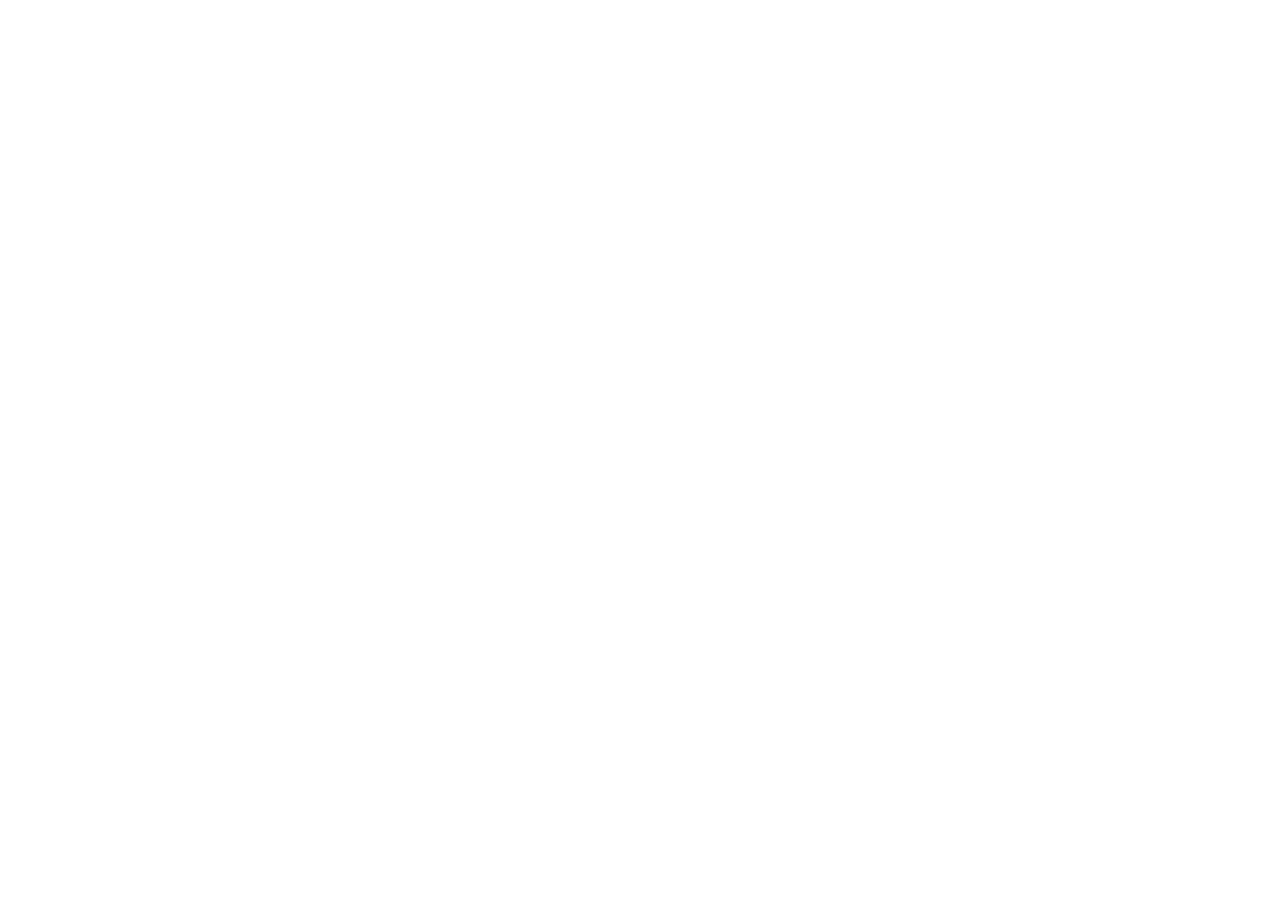
==== index.html @ 9ee7eb86 "init project" ====
<!DOCTYPE html>
<html lang="en">
<head>
    <meta charset="UTF-8">
    <meta http-equiv="X-UA-Compatible" content="IE=edge">
    <meta name="viewport" content="width=device-width, initial-scale=1.0">
    <title>Document</title>
</head>
<body>
    
</body>
</html>
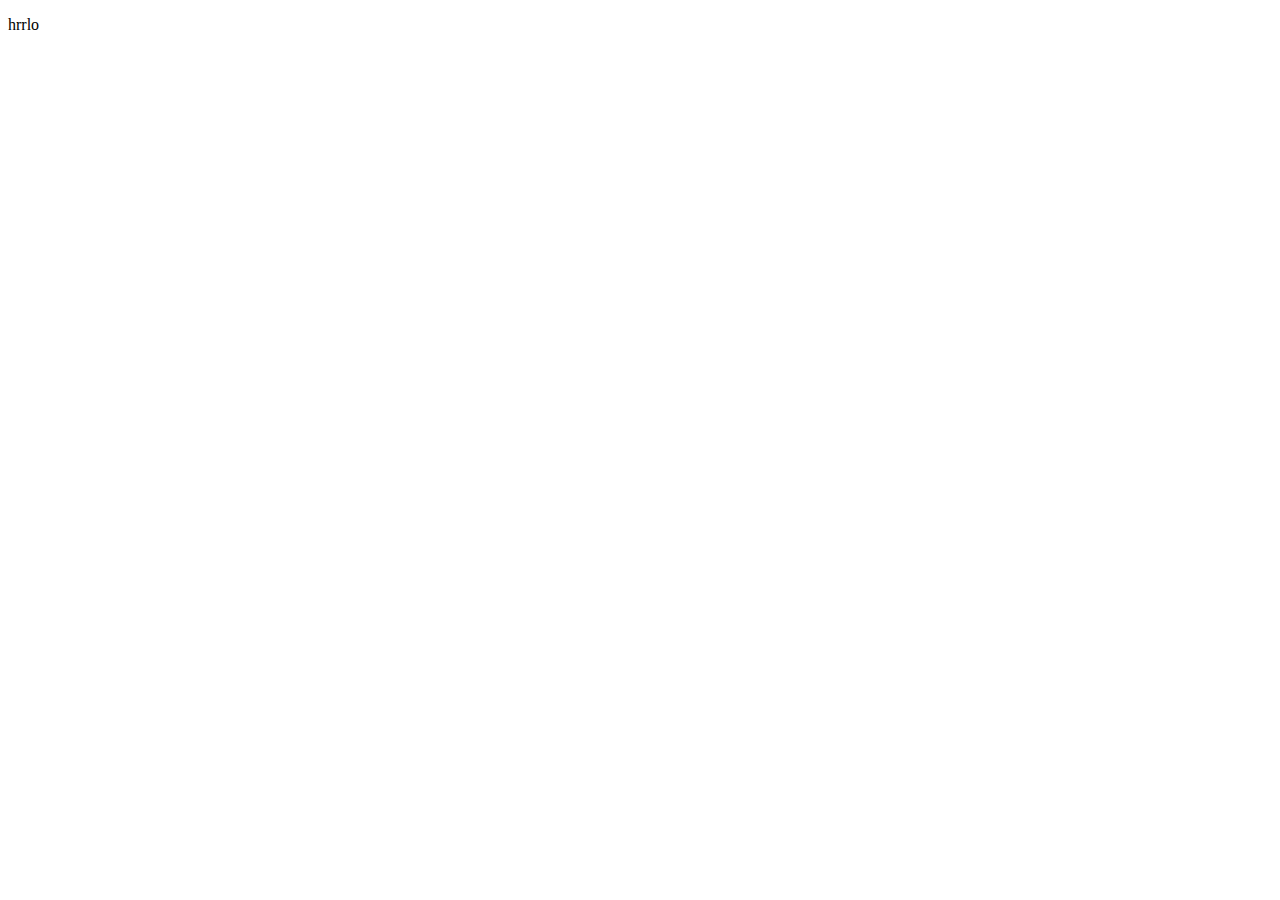
==== commit 007d28e2: "完成了登录和注册功能的开发" ====
--- a/index.html
+++ b/index.html
@@ -7,6 +7,6 @@
     <title>Document</title>
 </head>
 <body>
-    
+    <p>hrrlo</p>
 </body>
 </html>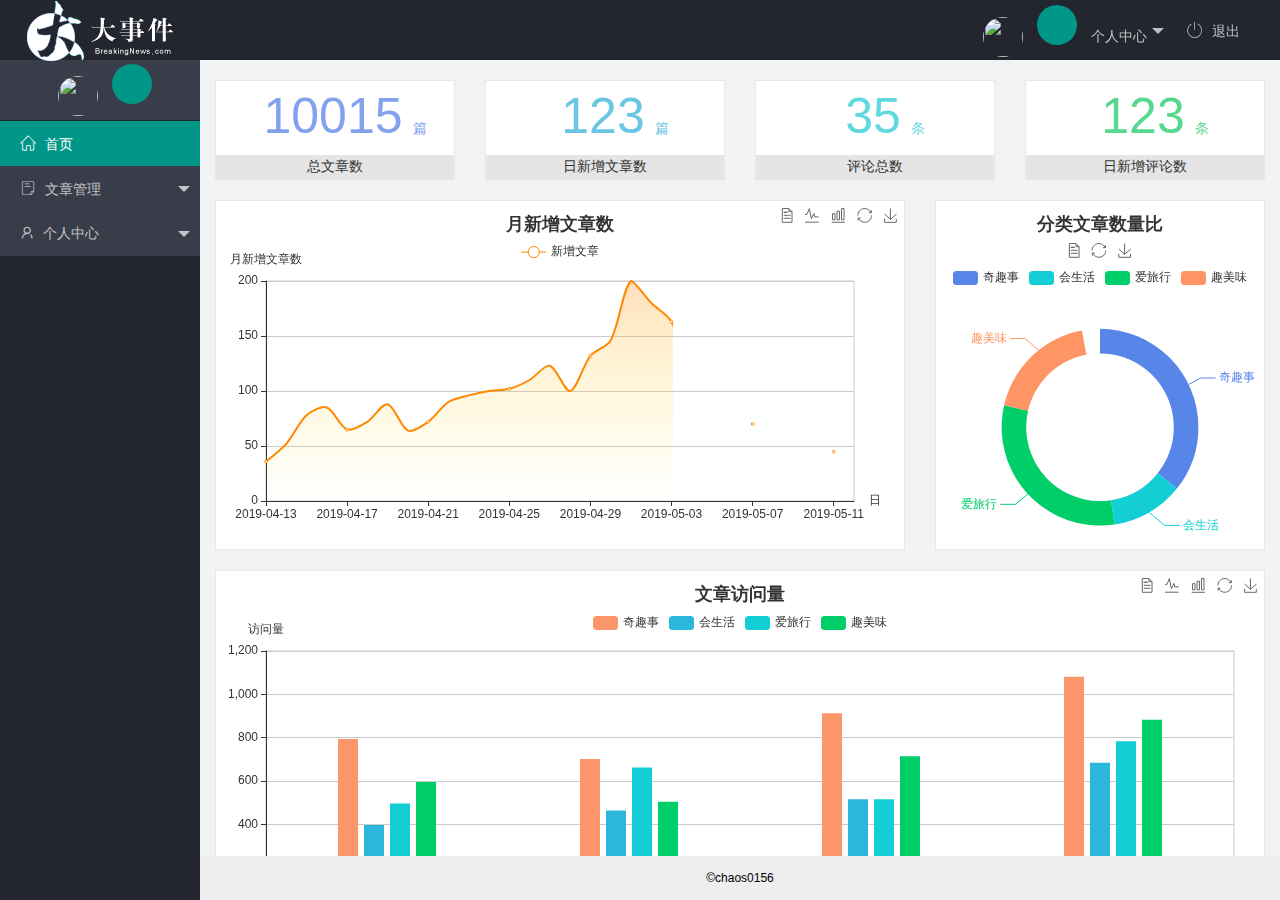
==== commit 3a773ee2: "完成了主页功能的开发" ====
--- a/index.html
+++ b/index.html
@@ -1,12 +1,112 @@
 <!DOCTYPE html>
 <html lang="en">
+
 <head>
     <meta charset="UTF-8">
     <meta http-equiv="X-UA-Compatible" content="IE=edge">
     <meta name="viewport" content="width=device-width, initial-scale=1.0">
-    <title>Document</title>
+    <title>后台管理主页</title>
+    <!-- 导入layui的样式表 -->
+    <link rel="stylesheet" href="./assets/lib/layui/css/layui.css" />
+    <!-- 导入自定义的样式表 -->
+    <link rel="stylesheet" href="./assets/css/index.css" />
+    <!-- 导入图标字体库 -->
+    <link rel="stylesheet" href="./assets/fonts/iconfont.css">
 </head>
+
 <body>
-    <p>hrrlo</p>
+    <div class="layui-layout layui-layout-admin">
+        <div class="layui-header">
+            <div class="layui-logo layui-hide-xs layui-bg-black">
+                <img src="./assets/images/logo.png" />
+            </div>
+            <!-- 头部区域（可配合layui 已有的水平导航） -->
+            <ul class="layui-nav layui-layout-left">
+                <!-- 移动端显示 -->
+                <li class="layui-nav-item layui-show-xs-inline-block layui-hide-sm" lay-header-event="menuLeft">
+                    <i class="layui-icon layui-icon-spread-left"></i>
+                </li>
+            </ul>
+            <ul class="layui-nav layui-layout-right">
+                <li class="layui-nav-item layui-hide layui-show-md-inline-block">
+                    <a href="javascript:;" class="info">
+                        <img src="//tva1.sinaimg.cn/crop.0.0.118.118.180/5db11ff4gw1e77d3nqrv8j203b03cweg.jpg"
+                            class="layui-nav-img">
+                        <span class="text-avatar"></span>
+                        个人中心
+                    </a>
+                    <dl class="layui-nav-child">
+                        <dd><a href="">基本资料</a></dd>
+                        <dd><a href="">更换头像</a></dd>
+                        <dd><a href="">重置密码</a></dd>
+                    </dl>
+                </li>
+                <li class="layui-nav-item" lay-header-event="menuRight" lay-unselect>
+                    <a href="javascript:;" id='out'>
+                        <i class="iconfont icon-tuichu"></i>
+                        退出
+                    </a>
+                </li>
+            </ul>
+        </div>
+
+        <div class="layui-side layui-bg-black">
+            <div class="layui-side-scroll">
+                <div class="info">
+                    <img src="//tva1.sinaimg.cn/crop.0.0.118.118.180/5db11ff4gw1e77d3nqrv8j203b03cweg.jpg"
+                        class="layui-nav-img">
+                    <span class="text-avatar"></span>
+                    <span id='welcome'></span>
+                </div>
+                <!-- 左侧导航区域（可配合layui已有的垂直导航） -->
+                <ul class="layui-nav layui-nav-tree" lay-shrink="all" lay-filter="test">
+                    <li class="layui-nav-item layui-this"><a href="./home/dashboard.html" target="fm">
+                            <i class="iconfont icon-home"></i>
+                            首页</a></li>
+                    <li class="layui-nav-item">
+                        <a class="" href="javascript:;">
+                            <i class="iconfont icon-16"></i>
+                            文章管理</a>
+                        <dl class="layui-nav-child">
+                            <dd><a href="javascript:;">
+                                    <i class="layui-icon layui-icon-app"></i>文章类别</a></dd>
+                            <dd><a href="javascript:;">
+                                    <i class="layui-icon layui-icon-app"></i>文章列表</a></dd>
+                            <dd><a href="javascript:;">
+                                    <i class="layui-icon layui-icon-app"></i>发布文章</a></dd>
+                        </dl>
+                    </li>
+                    <li class="layui-nav-item">
+                        <a href="javascript:;">
+                            <i class="layui-icon layui-icon-username"></i> 个人中心</a>
+                        <dl class="layui-nav-child">
+                            <dd><a href="javascript:;">
+                                    <i class="layui-icon layui-icon-app"></i>基本资料</a></dd>
+                            <dd><a href="javascript:;">
+                                    <i class="layui-icon layui-icon-app"></i>更换头像</a></dd>
+                            <dd><a href="javascript:;">
+                                    <i class="layui-icon layui-icon-app"></i>重置密码</a></dd>
+                        </dl>
+                    </li>
+
+                </ul>
+            </div>
+        </div>
+
+        <div class="layui-body">
+            <!-- 内容主体区域 -->
+            <iframe name='fm' src="/home/dashboard.html" frameborder="0"></iframe>
+        </div>
+
+        <div class="layui-footer">
+            <!-- 底部固定区域 -->
+            &copy;chaos0156
+        </div>
+    </div>
+    <script src="./assets/lib/layui/layui.all.js"></script>
+    <script src="./assets/lib/jquery.js"></script>
+    <script src="./assets/js/baseAPI.js"></script>
+    <script src="./assets/js/index.js"></script>
 </body>
+
 </html>--- a/assets/lib/layui/css/layui.css
+++ b/assets/lib/layui/css/layui.css
@@ -0,0 +1,2 @@
+/** layui-v2.5.5 MIT License By https://www.layui.com */
+ .layui-inline,img{display:inline-block;vertical-align:middle}h1,h2,h3,h4,h5,h6{font-weight:400}.layui-edge,.layui-header,.layui-inline,.layui-main{position:relative}.layui-body,.layui-edge,.layui-elip{overflow:hidden}.layui-btn,.layui-edge,.layui-inline,img{vertical-align:middle}.layui-btn,.layui-disabled,.layui-icon,.layui-unselect{-moz-user-select:none;-webkit-user-select:none;-ms-user-select:none}.layui-elip,.layui-form-checkbox span,.layui-form-pane .layui-form-label{text-overflow:ellipsis;white-space:nowrap}.layui-breadcrumb,.layui-tree-btnGroup{visibility:hidden}blockquote,body,button,dd,div,dl,dt,form,h1,h2,h3,h4,h5,h6,input,li,ol,p,pre,td,textarea,th,ul{margin:0;padding:0;-webkit-tap-highlight-color:rgba(0,0,0,0)}a:active,a:hover{outline:0}img{border:none}li{list-style:none}table{border-collapse:collapse;border-spacing:0}h4,h5,h6{font-size:100%}button,input,optgroup,option,select,textarea{font-family:inherit;font-size:inherit;font-style:inherit;font-weight:inherit;outline:0}pre{white-space:pre-wrap;white-space:-moz-pre-wrap;white-space:-pre-wrap;white-space:-o-pre-wrap;word-wrap:break-word}body{line-height:24px;font:14px Helvetica Neue,Helvetica,PingFang SC,Tahoma,Arial,sans-serif}hr{height:1px;margin:10px 0;border:0;clear:both}a{color:#333;text-decoration:none}a:hover{color:#777}a cite{font-style:normal;*cursor:pointer}.layui-border-box,.layui-border-box *{box-sizing:border-box}.layui-box,.layui-box *{box-sizing:content-box}.layui-clear{clear:both;*zoom:1}.layui-clear:after{content:'\20';clear:both;*zoom:1;display:block;height:0}.layui-inline{*display:inline;*zoom:1}.layui-edge{display:inline-block;width:0;height:0;border-width:6px;border-style:dashed;border-color:transparent}.layui-edge-top{top:-4px;border-bottom-color:#999;border-bottom-style:solid}.layui-edge-right{border-left-color:#999;border-left-style:solid}.layui-edge-bottom{top:2px;border-top-color:#999;border-top-style:solid}.layui-edge-left{border-right-color:#999;border-right-style:solid}.layui-disabled,.layui-disabled:hover{color:#d2d2d2!important;cursor:not-allowed!important}.layui-circle{border-radius:100%}.layui-show{display:block!important}.layui-hide{display:none!important}@font-face{font-family:layui-icon;src:url(../font/iconfont.eot?v=250);src:url(../font/iconfont.eot?v=250#iefix) format('embedded-opentype'),url(../font/iconfont.woff2?v=250) format('woff2'),url(../font/iconfont.woff?v=250) format('woff'),url(../font/iconfont.ttf?v=250) format('truetype'),url(../font/iconfont.svg?v=250#layui-icon) format('svg')}.layui-icon{font-family:layui-icon!important;font-size:16px;font-style:normal;-webkit-font-smoothing:antialiased;-moz-osx-font-smoothing:grayscale}.layui-icon-reply-fill:before{content:"\e611"}.layui-icon-set-fill:before{content:"\e614"}.layui-icon-menu-fill:before{content:"\e60f"}.layui-icon-search:before{content:"\e615"}.layui-icon-share:before{content:"\e641"}.layui-icon-set-sm:before{content:"\e620"}.layui-icon-engine:before{content:"\e628"}.layui-icon-close:before{content:"\1006"}.layui-icon-close-fill:before{content:"\1007"}.layui-icon-chart-screen:before{content:"\e629"}.layui-icon-star:before{content:"\e600"}.layui-icon-circle-dot:before{content:"\e617"}.layui-icon-chat:before{content:"\e606"}.layui-icon-release:before{content:"\e609"}.layui-icon-list:before{content:"\e60a"}.layui-icon-chart:before{content:"\e62c"}.layui-icon-ok-circle:before{content:"\1005"}.layui-icon-layim-theme:before{content:"\e61b"}.layui-icon-table:before{content:"\e62d"}.layui-icon-right:before{content:"\e602"}.layui-icon-left:before{content:"\e603"}.layui-icon-cart-simple:before{content:"\e698"}.layui-icon-face-cry:before{content:"\e69c"}.layui-icon-face-smile:before{content:"\e6af"}.layui-icon-survey:before{content:"\e6b2"}.layui-icon-tree:before{content:"\e62e"}.layui-icon-upload-circle:before{content:"\e62f"}.layui-icon-add-circle:before{content:"\e61f"}.layui-icon-download-circle:before{content:"\e601"}.layui-icon-templeate-1:before{content:"\e630"}.layui-icon-util:before{content:"\e631"}.layui-icon-face-surprised:before{content:"\e664"}.layui-icon-edit:before{content:"\e642"}.layui-icon-speaker:before{content:"\e645"}.layui-icon-down:before{content:"\e61a"}.layui-icon-file:before{content:"\e621"}.layui-icon-layouts:before{content:"\e632"}.layui-icon-rate-half:before{content:"\e6c9"}.layui-icon-add-circle-fine:before{content:"\e608"}.layui-icon-prev-circle:before{content:"\e633"}.layui-icon-read:before{content:"\e705"}.layui-icon-404:before{content:"\e61c"}.layui-icon-carousel:before{content:"\e634"}.layui-icon-help:before{content:"\e607"}.layui-icon-code-circle:before{content:"\e635"}.layui-icon-water:before{content:"\e636"}.layui-icon-username:before{content:"\e66f"}.layui-icon-find-fill:before{content:"\e670"}.layui-icon-about:before{content:"\e60b"}.layui-icon-location:before{content:"\e715"}.layui-icon-up:before{content:"\e619"}.layui-icon-pause:before{content:"\e651"}.layui-icon-date:before{content:"\e637"}.layui-icon-layim-uploadfile:before{content:"\e61d"}.layui-icon-delete:before{content:"\e640"}.layui-icon-play:before{content:"\e652"}.layui-icon-top:before{content:"\e604"}.layui-icon-friends:before{content:"\e612"}.layui-icon-refresh-3:before{content:"\e9aa"}.layui-icon-ok:before{content:"\e605"}.layui-icon-layer:before{content:"\e638"}.layui-icon-face-smile-fine:before{content:"\e60c"}.layui-icon-dollar:before{content:"\e659"}.layui-icon-group:before{content:"\e613"}.layui-icon-layim-download:before{content:"\e61e"}.layui-icon-picture-fine:before{content:"\e60d"}.layui-icon-link:before{content:"\e64c"}.layui-icon-diamond:before{content:"\e735"}.layui-icon-log:before{content:"\e60e"}.layui-icon-rate-solid:before{content:"\e67a"}.layui-icon-fonts-del:before{content:"\e64f"}.layui-icon-unlink:before{content:"\e64d"}.layui-icon-fonts-clear:before{content:"\e639"}.layui-icon-triangle-r:before{content:"\e623"}.layui-icon-circle:before{content:"\e63f"}.layui-icon-radio:before{content:"\e643"}.layui-icon-align-center:before{content:"\e647"}.layui-icon-align-right:before{content:"\e648"}.layui-icon-align-left:before{content:"\e649"}.layui-icon-loading-1:before{content:"\e63e"}.layui-icon-return:before{content:"\e65c"}.layui-icon-fonts-strong:before{content:"\e62b"}.layui-icon-upload:before{content:"\e67c"}.layui-icon-dialogue:before{content:"\e63a"}.layui-icon-video:before{content:"\e6ed"}.layui-icon-headset:before{content:"\e6fc"}.layui-icon-cellphone-fine:before{content:"\e63b"}.layui-icon-add-1:before{content:"\e654"}.layui-icon-face-smile-b:before{content:"\e650"}.layui-icon-fonts-html:before{content:"\e64b"}.layui-icon-form:before{content:"\e63c"}.layui-icon-cart:before{content:"\e657"}.layui-icon-camera-fill:before{content:"\e65d"}.layui-icon-tabs:before{content:"\e62a"}.layui-icon-fonts-code:before{content:"\e64e"}.layui-icon-fire:before{content:"\e756"}.layui-icon-set:before{content:"\e716"}.layui-icon-fonts-u:before{content:"\e646"}.layui-icon-triangle-d:before{content:"\e625"}.layui-icon-tips:before{content:"\e702"}.layui-icon-picture:before{content:"\e64a"}.layui-icon-more-vertical:before{content:"\e671"}.layui-icon-flag:before{content:"\e66c"}.layui-icon-loading:before{content:"\e63d"}.layui-icon-fonts-i:before{content:"\e644"}.layui-icon-refresh-1:before{content:"\e666"}.layui-icon-rmb:before{content:"\e65e"}.layui-icon-home:before{content:"\e68e"}.layui-icon-user:before{content:"\e770"}.layui-icon-notice:before{content:"\e667"}.layui-icon-login-weibo:before{content:"\e675"}.layui-icon-voice:before{content:"\e688"}.layui-icon-upload-drag:before{content:"\e681"}.layui-icon-login-qq:before{content:"\e676"}.layui-icon-snowflake:before{content:"\e6b1"}.layui-icon-file-b:before{content:"\e655"}.layui-icon-template:before{content:"\e663"}.layui-icon-auz:before{content:"\e672"}.layui-icon-console:before{content:"\e665"}.layui-icon-app:before{content:"\e653"}.layui-icon-prev:before{content:"\e65a"}.layui-icon-website:before{content:"\e7ae"}.layui-icon-next:before{content:"\e65b"}.layui-icon-component:before{content:"\e857"}.layui-icon-more:before{content:"\e65f"}.layui-icon-login-wechat:before{content:"\e677"}.layui-icon-shrink-right:before{content:"\e668"}.layui-icon-spread-left:before{content:"\e66b"}.layui-icon-camera:before{content:"\e660"}.layui-icon-note:before{content:"\e66e"}.layui-icon-refresh:before{content:"\e669"}.layui-icon-female:before{content:"\e661"}.layui-icon-male:before{content:"\e662"}.layui-icon-password:before{content:"\e673"}.layui-icon-senior:before{content:"\e674"}.layui-icon-theme:before{content:"\e66a"}.layui-icon-tread:before{content:"\e6c5"}.layui-icon-praise:before{content:"\e6c6"}.layui-icon-star-fill:before{content:"\e658"}.layui-icon-rate:before{content:"\e67b"}.layui-icon-template-1:before{content:"\e656"}.layui-icon-vercode:before{content:"\e679"}.layui-icon-cellphone:before{content:"\e678"}.layui-icon-screen-full:before{content:"\e622"}.layui-icon-screen-restore:before{content:"\e758"}.layui-icon-cols:before{content:"\e610"}.layui-icon-export:before{content:"\e67d"}.layui-icon-print:before{content:"\e66d"}.layui-icon-slider:before{content:"\e714"}.layui-icon-addition:before{content:"\e624"}.layui-icon-subtraction:before{content:"\e67e"}.layui-icon-service:before{content:"\e626"}.layui-icon-transfer:before{content:"\e691"}.layui-main{width:1140px;margin:0 auto}.layui-header{z-index:1000;height:60px}.layui-header a:hover{transition:all .5s;-webkit-transition:all .5s}.layui-side{position:fixed;left:0;top:0;bottom:0;z-index:999;width:200px;overflow-x:hidden}.layui-side-scroll{position:relative;width:220px;height:100%;overflow-x:hidden}.layui-body{position:absolute;left:200px;right:0;top:0;bottom:0;z-index:998;width:auto;overflow-y:auto;box-sizing:border-box}.layui-layout-body{overflow:hidden}.layui-layout-admin .layui-header{background-color:#23262E}.layui-layout-admin .layui-side{top:60px;width:200px;overflow-x:hidden}.layui-layout-admin .layui-body{position:fixed;top:60px;bottom:44px}.layui-layout-admin .layui-main{width:auto;margin:0 15px}.layui-layout-admin .layui-footer{position:fixed;left:200px;right:0;bottom:0;height:44px;line-height:44px;padding:0 15px;background-color:#eee}.layui-layout-admin .layui-logo{position:absolute;left:0;top:0;width:200px;height:100%;line-height:60px;text-align:center;color:#009688;font-size:16px}.layui-layout-admin .layui-header .layui-nav{background:0 0}.layui-layout-left{position:absolute!important;left:200px;top:0}.layui-layout-right{position:absolute!important;right:0;top:0}.layui-container{position:relative;margin:0 auto;padding:0 15px;box-sizing:border-box}.layui-fluid{position:relative;margin:0 auto;padding:0 15px}.layui-row:after,.layui-row:before{content:'';display:block;clear:both}.layui-col-lg1,.layui-col-lg10,.layui-col-lg11,.layui-col-lg12,.layui-col-lg2,.layui-col-lg3,.layui-col-lg4,.layui-col-lg5,.layui-col-lg6,.layui-col-lg7,.layui-col-lg8,.layui-col-lg9,.layui-col-md1,.layui-col-md10,.layui-col-md11,.layui-col-md12,.layui-col-md2,.layui-col-md3,.layui-col-md4,.layui-col-md5,.layui-col-md6,.layui-col-md7,.layui-col-md8,.layui-col-md9,.layui-col-sm1,.layui-col-sm10,.layui-col-sm11,.layui-col-sm12,.layui-col-sm2,.layui-col-sm3,.layui-col-sm4,.layui-col-sm5,.layui-col-sm6,.layui-col-sm7,.layui-col-sm8,.layui-col-sm9,.layui-col-xs1,.layui-col-xs10,.layui-col-xs11,.layui-col-xs12,.layui-col-xs2,.layui-col-xs3,.layui-col-xs4,.layui-col-xs5,.layui-col-xs6,.layui-col-xs7,.layui-col-xs8,.layui-col-xs9{position:relative;display:block;box-sizing:border-box}.layui-col-xs1,.layui-col-xs10,.layui-col-xs11,.layui-col-xs12,.layui-col-xs2,.layui-col-xs3,.layui-col-xs4,.layui-col-xs5,.layui-col-xs6,.layui-col-xs7,.layui-col-xs8,.layui-col-xs9{float:left}.layui-col-xs1{width:8.33333333%}.layui-col-xs2{width:16.66666667%}.layui-col-xs3{width:25%}.layui-col-xs4{width:33.33333333%}.layui-col-xs5{width:41.66666667%}.layui-col-xs6{width:50%}.layui-col-xs7{width:58.33333333%}.layui-col-xs8{width:66.66666667%}.layui-col-xs9{width:75%}.layui-col-xs10{width:83.33333333%}.layui-col-xs11{width:91.66666667%}.layui-col-xs12{width:100%}.layui-col-xs-offset1{margin-left:8.33333333%}.layui-col-xs-offset2{margin-left:16.66666667%}.layui-col-xs-offset3{margin-left:25%}.layui-col-xs-offset4{margin-left:33.33333333%}.layui-col-xs-offset5{margin-left:41.66666667%}.layui-col-xs-offset6{margin-left:50%}.layui-col-xs-offset7{margin-left:58.33333333%}.layui-col-xs-offset8{margin-left:66.66666667%}.layui-col-xs-offset9{margin-left:75%}.layui-col-xs-offset10{margin-left:83.33333333%}.layui-col-xs-offset11{margin-left:91.66666667%}.layui-col-xs-offset12{margin-left:100%}@media screen and (max-width:768px){.layui-hide-xs{display:none!important}.layui-show-xs-block{display:block!important}.layui-show-xs-inline{display:inline!important}.layui-show-xs-inline-block{display:inline-block!important}}@media screen and (min-width:768px){.layui-container{width:750px}.layui-hide-sm{display:none!important}.layui-show-sm-block{display:block!important}.layui-show-sm-inline{display:inline!important}.layui-show-sm-inline-block{display:inline-block!important}.layui-col-sm1,.layui-col-sm10,.layui-col-sm11,.layui-col-sm12,.layui-col-sm2,.layui-col-sm3,.layui-col-sm4,.layui-col-sm5,.layui-col-sm6,.layui-col-sm7,.layui-col-sm8,.layui-col-sm9{float:left}.layui-col-sm1{width:8.33333333%}.layui-col-sm2{width:16.66666667%}.layui-col-sm3{width:25%}.layui-col-sm4{width:33.33333333%}.layui-col-sm5{width:41.66666667%}.layui-col-sm6{width:50%}.layui-col-sm7{width:58.33333333%}.layui-col-sm8{width:66.66666667%}.layui-col-sm9{width:75%}.layui-col-sm10{width:83.33333333%}.layui-col-sm11{width:91.66666667%}.layui-col-sm12{width:100%}.layui-col-sm-offset1{margin-left:8.33333333%}.layui-col-sm-offset2{margin-left:16.66666667%}.layui-col-sm-offset3{margin-left:25%}.layui-col-sm-offset4{margin-left:33.33333333%}.layui-col-sm-offset5{margin-left:41.66666667%}.layui-col-sm-offset6{margin-left:50%}.layui-col-sm-offset7{margin-left:58.33333333%}.layui-col-sm-offset8{margin-left:66.66666667%}.layui-col-sm-offset9{margin-left:75%}.layui-col-sm-offset10{margin-left:83.33333333%}.layui-col-sm-offset11{margin-left:91.66666667%}.layui-col-sm-offset12{margin-left:100%}}@media screen and (min-width:992px){.layui-container{width:970px}.layui-hide-md{display:none!important}.layui-show-md-block{display:block!important}.layui-show-md-inline{display:inline!important}.layui-show-md-inline-block{display:inline-block!important}.layui-col-md1,.layui-col-md10,.layui-col-md11,.layui-col-md12,.layui-col-md2,.layui-col-md3,.layui-col-md4,.layui-col-md5,.layui-col-md6,.layui-col-md7,.layui-col-md8,.layui-col-md9{float:left}.layui-col-md1{width:8.33333333%}.layui-col-md2{width:16.66666667%}.layui-col-md3{width:25%}.layui-col-md4{width:33.33333333%}.layui-col-md5{width:41.66666667%}.layui-col-md6{width:50%}.layui-col-md7{width:58.33333333%}.layui-col-md8{width:66.66666667%}.layui-col-md9{width:75%}.layui-col-md10{width:83.33333333%}.layui-col-md11{width:91.66666667%}.layui-col-md12{width:100%}.layui-col-md-offset1{margin-left:8.33333333%}.layui-col-md-offset2{margin-left:16.66666667%}.layui-col-md-offset3{margin-left:25%}.layui-col-md-offset4{margin-left:33.33333333%}.layui-col-md-offset5{margin-left:41.66666667%}.layui-col-md-offset6{margin-left:50%}.layui-col-md-offset7{margin-left:58.33333333%}.layui-col-md-offset8{margin-left:66.66666667%}.layui-col-md-offset9{margin-left:75%}.layui-col-md-offset10{margin-left:83.33333333%}.layui-col-md-offset11{margin-left:91.66666667%}.layui-col-md-offset12{margin-left:100%}}@media screen and (min-width:1200px){.layui-container{width:1170px}.layui-hide-lg{display:none!important}.layui-show-lg-block{display:block!important}.layui-show-lg-inline{display:inline!important}.layui-show-lg-inline-block{display:inline-block!important}.layui-col-lg1,.layui-col-lg10,.layui-col-lg11,.layui-col-lg12,.layui-col-lg2,.layui-col-lg3,.layui-col-lg4,.layui-col-lg5,.layui-col-lg6,.layui-col-lg7,.layui-col-lg8,.layui-col-lg9{float:left}.layui-col-lg1{width:8.33333333%}.layui-col-lg2{width:16.66666667%}.layui-col-lg3{width:25%}.layui-col-lg4{width:33.33333333%}.layui-col-lg5{width:41.66666667%}.layui-col-lg6{width:50%}.layui-col-lg7{width:58.33333333%}.layui-col-lg8{width:66.66666667%}.layui-col-lg9{width:75%}.layui-col-lg10{width:83.33333333%}.layui-col-lg11{width:91.66666667%}.layui-col-lg12{width:100%}.layui-col-lg-offset1{margin-left:8.33333333%}.layui-col-lg-offset2{margin-left:16.66666667%}.layui-col-lg-offset3{margin-left:25%}.layui-col-lg-offset4{margin-left:33.33333333%}.layui-col-lg-offset5{margin-left:41.66666667%}.layui-col-lg-offset6{margin-left:50%}.layui-col-lg-offset7{margin-left:58.33333333%}.layui-col-lg-offset8{margin-left:66.66666667%}.layui-col-lg-offset9{margin-left:75%}.layui-col-lg-offset10{margin-left:83.33333333%}.layui-col-lg-offset11{margin-left:91.66666667%}.layui-col-lg-offset12{margin-left:100%}}.layui-col-space1{margin:-.5px}.layui-col-space1>*{padding:.5px}.layui-col-space3{margin:-1.5px}.layui-col-space3>*{padding:1.5px}.layui-col-space5{margin:-2.5px}.layui-col-space5>*{padding:2.5px}.layui-col-space8{margin:-3.5px}.layui-col-space8>*{padding:3.5px}.layui-col-space10{margin:-5px}.layui-col-space10>*{padding:5px}.layui-col-space12{margin:-6px}.layui-col-space12>*{padding:6px}.layui-col-space15{margin:-7.5px}.layui-col-space15>*{padding:7.5px}.layui-col-space18{margin:-9px}.layui-col-space18>*{padding:9px}.layui-col-space20{margin:-10px}.layui-col-space20>*{padding:10px}.layui-col-space22{margin:-11px}.layui-col-space22>*{padding:11px}.layui-col-space25{margin:-12.5px}.layui-col-space25>*{padding:12.5px}.layui-col-space30{margin:-15px}.layui-col-space30>*{padding:15px}.layui-btn,.layui-input,.layui-select,.layui-textarea,.layui-upload-button{outline:0;-webkit-appearance:none;transition:all .3s;-webkit-transition:all .3s;box-sizing:border-box}.layui-elem-quote{margin-bottom:10px;padding:15px;line-height:22px;border-left:5px solid #009688;border-radius:0 2px 2px 0;background-color:#f2f2f2}.layui-quote-nm{border-style:solid;border-width:1px 1px 1px 5px;background:0 0}.layui-elem-field{margin-bottom:10px;padding:0;border-width:1px;border-style:solid}.layui-elem-field legend{margin-left:20px;padding:0 10px;font-size:20px;font-weight:300}.layui-field-title{margin:10px 0 20px;border-width:1px 0 0}.layui-field-box{padding:10px 15px}.layui-field-title .layui-field-box{padding:10px 0}.layui-progress{position:relative;height:6px;border-radius:20px;background-color:#e2e2e2}.layui-progress-bar{position:absolute;left:0;top:0;width:0;max-width:100%;height:6px;border-radius:20px;text-align:right;background-color:#5FB878;transition:all .3s;-webkit-transition:all .3s}.layui-progress-big,.layui-progress-big .layui-progress-bar{height:18px;line-height:18px}.layui-progress-text{position:relative;top:-20px;line-height:18px;font-size:12px;color:#666}.layui-progress-big .layui-progress-text{position:static;padding:0 10px;color:#fff}.layui-collapse{border-width:1px;border-style:solid;border-radius:2px}.layui-colla-content,.layui-colla-item{border-top-width:1px;border-top-style:solid}.layui-colla-item:first-child{border-top:none}.layui-colla-title{position:relative;height:42px;line-height:42px;padding:0 15px 0 35px;color:#333;background-color:#f2f2f2;cursor:pointer;font-size:14px;overflow:hidden}.layui-colla-content{display:none;padding:10px 15px;line-height:22px;color:#666}.layui-colla-icon{position:absolute;left:15px;top:0;font-size:14px}.layui-card{margin-bottom:15px;border-radius:2px;background-color:#fff;box-shadow:0 1px 2px 0 rgba(0,0,0,.05)}.layui-card:last-child{margin-bottom:0}.layui-card-header{position:relative;height:42px;line-height:42px;padding:0 15px;border-bottom:1px solid #f6f6f6;color:#333;border-radius:2px 2px 0 0;font-size:14px}.layui-bg-black,.layui-bg-blue,.layui-bg-cyan,.layui-bg-green,.layui-bg-orange,.layui-bg-red{color:#fff!important}.layui-card-body{position:relative;padding:10px 15px;line-height:24px}.layui-card-body[pad15]{padding:15px}.layui-card-body[pad20]{padding:20px}.layui-card-body .layui-table{margin:5px 0}.layui-card .layui-tab{margin:0}.layui-panel-window{position:relative;padding:15px;border-radius:0;border-top:5px solid #E6E6E6;background-color:#fff}.layui-auxiliar-moving{position:fixed;left:0;right:0;top:0;bottom:0;width:100%;height:100%;background:0 0;z-index:9999999999}.layui-form-label,.layui-form-mid,.layui-form-select,.layui-input-block,.layui-input-inline,.layui-textarea{position:relative}.layui-bg-red{background-color:#FF5722!important}.layui-bg-orange{background-color:#FFB800!important}.layui-bg-green{background-color:#009688!important}.layui-bg-cyan{background-color:#2F4056!important}.layui-bg-blue{background-color:#1E9FFF!important}.layui-bg-black{background-color:#23262E}.layui-bg-gray{background-color:#eee!important;color:#666!important}.layui-badge-rim,.layui-colla-content,.layui-colla-item,.layui-collapse,.layui-elem-field,.layui-form-pane .layui-form-item[pane],.layui-form-pane .layui-form-label,.layui-input,.layui-layedit,.layui-layedit-tool,.layui-quote-nm,.layui-select,.layui-tab-bar,.layui-tab-card,.layui-tab-title,.layui-tab-title .layui-this:after,.layui-textarea{border-color:#e6e6e6}.layui-timeline-item:before,hr{background-color:#e6e6e6}.layui-text{line-height:22px;font-size:14px;color:#666}.layui-text h1,.layui-text h2,.layui-text h3{font-weight:500;color:#333}.layui-text h1{font-size:30px}.layui-text h2{font-size:24px}.layui-text h3{font-size:18px}.layui-text a:not(.layui-btn){color:#01AAED}.layui-text a:not(.layui-btn):hover{text-decoration:underline}.layui-text ul{padding:5px 0 5px 15px}.layui-text ul li{margin-top:5px;list-style-type:disc}.layui-text em,.layui-word-aux{color:#999!important;padding:0 5px!important}.layui-btn{display:inline-block;height:38px;line-height:38px;padding:0 18px;background-color:#009688;color:#fff;white-space:nowrap;text-align:center;font-size:14px;border:none;border-radius:2px;cursor:pointer}.layui-btn:hover{opacity:.8;filter:alpha(opacity=80);color:#fff}.layui-btn:active{opacity:1;filter:alpha(opacity=100)}.layui-btn+.layui-btn{margin-left:10px}.layui-btn-container{font-size:0}.layui-btn-container .layui-btn{margin-right:10px;margin-bottom:10px}.layui-btn-container .layui-btn+.layui-btn{margin-left:0}.layui-table .layui-btn-container .layui-btn{margin-bottom:9px}.layui-btn-radius{border-radius:100px}.layui-btn .layui-icon{margin-right:3px;font-size:18px;vertical-align:bottom;vertical-align:middle\9}.layui-btn-primary{border:1px solid #C9C9C9;background-color:#fff;color:#555}.layui-btn-primary:hover{border-color:#009688;color:#333}.layui-btn-normal{background-color:#1E9FFF}.layui-btn-warm{background-color:#FFB800}.layui-btn-danger{background-color:#FF5722}.layui-btn-checked{background-color:#5FB878}.layui-btn-disabled,.layui-btn-disabled:active,.layui-btn-disabled:hover{border:1px solid #e6e6e6;background-color:#FBFBFB;color:#C9C9C9;cursor:not-allowed;opacity:1}.layui-btn-lg{height:44px;line-height:44px;padding:0 25px;font-size:16px}.layui-btn-sm{height:30px;line-height:30px;padding:0 10px;font-size:12px}.layui-btn-sm i{font-size:16px!important}.layui-btn-xs{height:22px;line-height:22px;padding:0 5px;font-size:12px}.layui-btn-xs i{font-size:14px!important}.layui-btn-group{display:inline-block;vertical-align:middle;font-size:0}.layui-btn-group .layui-btn{margin-left:0!important;margin-right:0!important;border-left:1px solid rgba(255,255,255,.5);border-radius:0}.layui-btn-group .layui-btn-primary{border-left:none}.layui-btn-group .layui-btn-primary:hover{border-color:#C9C9C9;color:#009688}.layui-btn-group .layui-btn:first-child{border-left:none;border-radius:2px 0 0 2px}.layui-btn-group .layui-btn-primary:first-child{border-left:1px solid #c9c9c9}.layui-btn-group .layui-btn:last-child{border-radius:0 2px 2px 0}.layui-btn-group .layui-btn+.layui-btn{margin-left:0}.layui-btn-group+.layui-btn-group{margin-left:10px}.layui-btn-fluid{width:100%}.layui-input,.layui-select,.layui-textarea{height:38px;line-height:1.3;line-height:38px\9;border-width:1px;border-style:solid;background-color:#fff;border-radius:2px}.layui-input::-webkit-input-placeholder,.layui-select::-webkit-input-placeholder,.layui-textarea::-webkit-input-placeholder{line-height:1.3}.layui-input,.layui-textarea{display:block;width:100%;padding-left:10px}.layui-input:hover,.layui-textarea:hover{border-color:#D2D2D2!important}.layui-input:focus,.layui-textarea:focus{border-color:#C9C9C9!important}.layui-textarea{min-height:100px;height:auto;line-height:20px;padding:6px 10px;resize:vertical}.layui-select{padding:0 10px}.layui-form input[type=checkbox],.layui-form input[type=radio],.layui-form select{display:none}.layui-form [lay-ignore]{display:initial}.layui-form-item{margin-bottom:15px;clear:both;*zoom:1}.layui-form-item:after{content:'\20';clear:both;*zoom:1;display:block;height:0}.layui-form-label{float:left;display:block;padding:9px 15px;width:80px;font-weight:400;line-height:20px;text-align:right}.layui-form-label-col{display:block;float:none;padding:9px 0;line-height:20px;text-align:left}.layui-form-item .layui-inline{margin-bottom:5px;margin-right:10px}.layui-input-block{margin-left:110px;min-height:36px}.layui-input-inline{display:inline-block;vertical-align:middle}.layui-form-item .layui-input-inline{float:left;width:190px;margin-right:10px}.layui-form-text .layui-input-inline{width:auto}.layui-form-mid{float:left;display:block;padding:9px 0!important;line-height:20px;margin-right:10px}.layui-form-danger+.layui-form-select .layui-input,.layui-form-danger:focus{border-color:#FF5722!important}.layui-form-select .layui-input{padding-right:30px;cursor:pointer}.layui-form-select .layui-edge{position:absolute;right:10px;top:50%;margin-top:-3px;cursor:pointer;border-width:6px;border-top-color:#c2c2c2;border-top-style:solid;transition:all .3s;-webkit-transition:all .3s}.layui-form-select dl{display:none;position:absolute;left:0;top:42px;padding:5px 0;z-index:899;min-width:100%;border:1px solid #d2d2d2;max-height:300px;overflow-y:auto;background-color:#fff;border-radius:2px;box-shadow:0 2px 4px rgba(0,0,0,.12);box-sizing:border-box}.layui-form-select dl dd,.layui-form-select dl dt{padding:0 10px;line-height:36px;white-space:nowrap;overflow:hidden;text-overflow:ellipsis}.layui-form-select dl dt{font-size:12px;color:#999}.layui-form-select dl dd{cursor:pointer}.layui-form-select dl dd:hover{background-color:#f2f2f2;-webkit-transition:.5s all;transition:.5s all}.layui-form-select .layui-select-group dd{padding-left:20px}.layui-form-select dl dd.layui-select-tips{padding-left:10px!important;color:#999}.layui-form-select dl dd.layui-this{background-color:#5FB878;color:#fff}.layui-form-checkbox,.layui-form-select dl dd.layui-disabled{background-color:#fff}.layui-form-selected dl{display:block}.layui-form-checkbox,.layui-form-checkbox *,.layui-form-switch{display:inline-block;vertical-align:middle}.layui-form-selected .layui-edge{margin-top:-9px;-webkit-transform:rotate(180deg);transform:rotate(180deg);margin-top:-3px\9}:root .layui-form-selected .layui-edge{margin-top:-9px\0/IE9}.layui-form-selectup dl{top:auto;bottom:42px}.layui-select-none{margin:5px 0;text-align:center;color:#999}.layui-select-disabled .layui-disabled{border-color:#eee!important}.layui-select-disabled .layui-edge{border-top-color:#d2d2d2}.layui-form-checkbox{position:relative;height:30px;line-height:30px;margin-right:10px;padding-right:30px;cursor:pointer;font-size:0;-webkit-transition:.1s linear;transition:.1s linear;box-sizing:border-box}.layui-form-checkbox span{padding:0 10px;height:100%;font-size:14px;border-radius:2px 0 0 2px;background-color:#d2d2d2;color:#fff;overflow:hidden}.layui-form-checkbox:hover span{background-color:#c2c2c2}.layui-form-checkbox i{position:absolute;right:0;top:0;width:30px;height:28px;border:1px solid #d2d2d2;border-left:none;border-radius:0 2px 2px 0;color:#fff;font-size:20px;text-align:center}.layui-form-checkbox:hover i{border-color:#c2c2c2;color:#c2c2c2}.layui-form-checked,.layui-form-checked:hover{border-color:#5FB878}.layui-form-checked span,.layui-form-checked:hover span{background-color:#5FB878}.layui-form-checked i,.layui-form-checked:hover i{color:#5FB878}.layui-form-item .layui-form-checkbox{margin-top:4px}.layui-form-checkbox[lay-skin=primary]{height:auto!important;line-height:normal!important;min-width:18px;min-height:18px;border:none!important;margin-right:0;padding-left:28px;padding-right:0;background:0 0}.layui-form-checkbox[lay-skin=primary] span{padding-left:0;padding-right:15px;line-height:18px;background:0 0;color:#666}.layui-form-checkbox[lay-skin=primary] i{right:auto;left:0;width:16px;height:16px;line-height:16px;border:1px solid #d2d2d2;font-size:12px;border-radius:2px;background-color:#fff;-webkit-transition:.1s linear;transition:.1s linear}.layui-form-checkbox[lay-skin=primary]:hover i{border-color:#5FB878;color:#fff}.layui-form-checked[lay-skin=primary] i{border-color:#5FB878!important;background-color:#5FB878;color:#fff}.layui-checkbox-disbaled[lay-skin=primary] span{background:0 0!important;color:#c2c2c2}.layui-checkbox-disbaled[lay-skin=primary]:hover i{border-color:#d2d2d2}.layui-form-item .layui-form-checkbox[lay-skin=primary]{margin-top:10px}.layui-form-switch{position:relative;height:22px;line-height:22px;min-width:35px;padding:0 5px;margin-top:8px;border:1px solid #d2d2d2;border-radius:20px;cursor:pointer;background-color:#fff;-webkit-transition:.1s linear;transition:.1s linear}.layui-form-switch i{position:absolute;left:5px;top:3px;width:16px;height:16px;border-radius:20px;background-color:#d2d2d2;-webkit-transition:.1s linear;transition:.1s linear}.layui-form-switch em{position:relative;top:0;width:25px;margin-left:21px;padding:0!important;text-align:center!important;color:#999!important;font-style:normal!important;font-size:12px}.layui-form-onswitch{border-color:#5FB878;background-color:#5FB878}.layui-checkbox-disbaled,.layui-checkbox-disbaled i{border-color:#e2e2e2!important}.layui-form-onswitch i{left:100%;margin-left:-21px;background-color:#fff}.layui-form-onswitch em{margin-left:5px;margin-right:21px;color:#fff!important}.layui-checkbox-disbaled span{background-color:#e2e2e2!important}.layui-checkbox-disbaled:hover i{color:#fff!important}[lay-radio]{display:none}.layui-form-radio,.layui-form-radio *{display:inline-block;vertical-align:middle}.layui-form-radio{line-height:28px;margin:6px 10px 0 0;padding-right:10px;cursor:pointer;font-size:0}.layui-form-radio *{font-size:14px}.layui-form-radio>i{margin-right:8px;font-size:22px;color:#c2c2c2}.layui-form-radio>i:hover,.layui-form-radioed>i{color:#5FB878}.layui-radio-disbaled>i{color:#e2e2e2!important}.layui-form-pane .layui-form-label{width:110px;padding:8px 15px;height:38px;line-height:20px;border-width:1px;border-style:solid;border-radius:2px 0 0 2px;text-align:center;background-color:#FBFBFB;overflow:hidden;box-sizing:border-box}.layui-form-pane .layui-input-inline{margin-left:-1px}.layui-form-pane .layui-input-block{margin-left:110px;left:-1px}.layui-form-pane .layui-input{border-radius:0 2px 2px 0}.layui-form-pane .layui-form-text .layui-form-label{float:none;width:100%;border-radius:2px;box-sizing:border-box;text-align:left}.layui-form-pane .layui-form-text .layui-input-inline{display:block;margin:0;top:-1px;clear:both}.layui-form-pane .layui-form-text .layui-input-block{margin:0;left:0;top:-1px}.layui-form-pane .layui-form-text .layui-textarea{min-height:100px;border-radius:0 0 2px 2px}.layui-form-pane .layui-form-checkbox{margin:4px 0 4px 10px}.layui-form-pane .layui-form-radio,.layui-form-pane .layui-form-switch{margin-top:6px;margin-left:10px}.layui-form-pane .layui-form-item[pane]{position:relative;border-width:1px;border-style:solid}.layui-form-pane .layui-form-item[pane] .layui-form-label{position:absolute;left:0;top:0;height:100%;border-width:0 1px 0 0}.layui-form-pane .layui-form-item[pane] .layui-input-inline{margin-left:110px}@media screen and (max-width:450px){.layui-form-item .layui-form-label{text-overflow:ellipsis;overflow:hidden;white-space:nowrap}.layui-form-item .layui-inline{display:block;margin-right:0;margin-bottom:20px;clear:both}.layui-form-item .layui-inline:after{content:'\20';clear:both;display:block;height:0}.layui-form-item .layui-input-inline{display:block;float:none;left:-3px;width:auto;margin:0 0 10px 112px}.layui-form-item .layui-input-inline+.layui-form-mid{margin-left:110px;top:-5px;padding:0}.layui-form-item .layui-form-checkbox{margin-right:5px;margin-bottom:5px}}.layui-layedit{border-width:1px;border-style:solid;border-radius:2px}.layui-layedit-tool{padding:3px 5px;border-bottom-width:1px;border-bottom-style:solid;font-size:0}.layedit-tool-fixed{position:fixed;top:0;border-top:1px solid #e2e2e2}.layui-layedit-tool .layedit-tool-mid,.layui-layedit-tool .layui-icon{display:inline-block;vertical-align:middle;text-align:center;font-size:14px}.layui-layedit-tool .layui-icon{position:relative;width:32px;height:30px;line-height:30px;margin:3px 5px;color:#777;cursor:pointer;border-radius:2px}.layui-layedit-tool .layui-icon:hover{color:#393D49}.layui-layedit-tool .layui-icon:active{color:#000}.layui-layedit-tool .layedit-tool-active{background-color:#e2e2e2;color:#000}.layui-layedit-tool .layui-disabled,.layui-layedit-tool .layui-disabled:hover{color:#d2d2d2;cursor:not-allowed}.layui-layedit-tool .layedit-tool-mid{width:1px;height:18px;margin:0 10px;background-color:#d2d2d2}.layedit-tool-html{width:50px!important;font-size:30px!important}.layedit-tool-b,.layedit-tool-code,.layedit-tool-help{font-size:16px!important}.layedit-tool-d,.layedit-tool-face,.layedit-tool-image,.layedit-tool-unlink{font-size:18px!important}.layedit-tool-image input{position:absolute;font-size:0;left:0;top:0;width:100%;height:100%;opacity:.01;filter:Alpha(opacity=1);cursor:pointer}.layui-layedit-iframe iframe{display:block;width:100%}#LAY_layedit_code{overflow:hidden}.layui-laypage{display:inline-block;*display:inline;*zoom:1;vertical-align:middle;margin:10px 0;font-size:0}.layui-laypage>a:first-child,.layui-laypage>a:first-child em{border-radius:2px 0 0 2px}.layui-laypage>a:last-child,.layui-laypage>a:last-child em{border-radius:0 2px 2px 0}.layui-laypage>:first-child{margin-left:0!important}.layui-laypage>:last-child{margin-right:0!important}.layui-laypage a,.layui-laypage button,.layui-laypage input,.layui-laypage select,.layui-laypage span{border:1px solid #e2e2e2}.layui-laypage a,.layui-laypage span{display:inline-block;*display:inline;*zoom:1;vertical-align:middle;padding:0 15px;height:28px;line-height:28px;margin:0 -1px 5px 0;background-color:#fff;color:#333;font-size:12px}.layui-flow-more a *,.layui-laypage input,.layui-table-view select[lay-ignore]{display:inline-block}.layui-laypage a:hover{color:#009688}.layui-laypage em{font-style:normal}.layui-laypage .layui-laypage-spr{color:#999;font-weight:700}.layui-laypage a{text-decoration:none}.layui-laypage .layui-laypage-curr{position:relative}.layui-laypage .layui-laypage-curr em{position:relative;color:#fff}.layui-laypage .layui-laypage-curr .layui-laypage-em{position:absolute;left:-1px;top:-1px;padding:1px;width:100%;height:100%;background-color:#009688}.layui-laypage-em{border-radius:2px}.layui-laypage-next em,.layui-laypage-prev em{font-family:Sim sun;font-size:16px}.layui-laypage .layui-laypage-count,.layui-laypage .layui-laypage-limits,.layui-laypage .layui-laypage-refresh,.layui-laypage .layui-laypage-skip{margin-left:10px;margin-right:10px;padding:0;border:none}.layui-laypage .layui-laypage-limits,.layui-laypage .layui-laypage-refresh{vertical-align:top}.layui-laypage .layui-laypage-refresh i{font-size:18px;cursor:pointer}.layui-laypage select{height:22px;padding:3px;border-radius:2px;cursor:pointer}.layui-laypage .layui-laypage-skip{height:30px;line-height:30px;color:#999}.layui-laypage button,.layui-laypage input{height:30px;line-height:30px;border-radius:2px;vertical-align:top;background-color:#fff;box-sizing:border-box}.layui-laypage input{width:40px;margin:0 10px;padding:0 3px;text-align:center}.layui-laypage input:focus,.layui-laypage select:focus{border-color:#009688!important}.layui-laypage button{margin-left:10px;padding:0 10px;cursor:pointer}.layui-table,.layui-table-view{margin:10px 0}.layui-flow-more{margin:10px 0;text-align:center;color:#999;font-size:14px}.layui-flow-more a{height:32px;line-height:32px}.layui-flow-more a *{vertical-align:top}.layui-flow-more a cite{padding:0 20px;border-radius:3px;background-color:#eee;color:#333;font-style:normal}.layui-flow-more a cite:hover{opacity:.8}.layui-flow-more a i{font-size:30px;color:#737383}.layui-table{width:100%;background-color:#fff;color:#666}.layui-table tr{transition:all .3s;-webkit-transition:all .3s}.layui-table th{text-align:left;font-weight:400}.layui-table tbody tr:hover,.layui-table thead tr,.layui-table-click,.layui-table-header,.layui-table-hover,.layui-table-mend,.layui-table-patch,.layui-table-tool,.layui-table-total,.layui-table-total tr,.layui-table[lay-even] tr:nth-child(even){background-color:#f2f2f2}.layui-table td,.layui-table th,.layui-table-col-set,.layui-table-fixed-r,.layui-table-grid-down,.layui-table-header,.layui-table-page,.layui-table-tips-main,.layui-table-tool,.layui-table-total,.layui-table-view,.layui-table[lay-skin=line],.layui-table[lay-skin=row]{border-width:1px;border-style:solid;border-color:#e6e6e6}.layui-table td,.layui-table th{position:relative;padding:9px 15px;min-height:20px;line-height:20px;font-size:14px}.layui-table[lay-skin=line] td,.layui-table[lay-skin=line] th{border-width:0 0 1px}.layui-table[lay-skin=row] td,.layui-table[lay-skin=row] th{border-width:0 1px 0 0}.layui-table[lay-skin=nob] td,.layui-table[lay-skin=nob] th{border:none}.layui-table img{max-width:100px}.layui-table[lay-size=lg] td,.layui-table[lay-size=lg] th{padding:15px 30px}.layui-table-view .layui-table[lay-size=lg] .layui-table-cell{height:40px;line-height:40px}.layui-table[lay-size=sm] td,.layui-table[lay-size=sm] th{font-size:12px;padding:5px 10px}.layui-table-view .layui-table[lay-size=sm] .layui-table-cell{height:20px;line-height:20px}.layui-table[lay-data]{display:none}.layui-table-box{position:relative;overflow:hidden}.layui-table-view .layui-table{position:relative;width:auto;margin:0}.layui-table-view .layui-table[lay-skin=line]{border-width:0 1px 0 0}.layui-table-view .layui-table[lay-skin=row]{border-width:0 0 1px}.layui-table-view .layui-table td,.layui-table-view .layui-table th{padding:5px 0;border-top:none;border-left:none}.layui-table-view .layui-table th.layui-unselect .layui-table-cell span{cursor:pointer}.layui-table-view .layui-table td{cursor:default}.layui-table-view .layui-table td[data-edit=text]{cursor:text}.layui-table-view .layui-form-checkbox[lay-skin=primary] i{width:18px;height:18px}.layui-table-view .layui-form-radio{line-height:0;padding:0}.layui-table-view .layui-form-radio>i{margin:0;font-size:20px}.layui-table-init{position:absolute;left:0;top:0;width:100%;height:100%;text-align:center;z-index:110}.layui-table-init .layui-icon{position:absolute;left:50%;top:50%;margin:-15px 0 0 -15px;font-size:30px;color:#c2c2c2}.layui-table-header{border-width:0 0 1px;overflow:hidden}.layui-table-header .layui-table{margin-bottom:-1px}.layui-table-tool .layui-inline[lay-event]{position:relative;width:26px;height:26px;padding:5px;line-height:16px;margin-right:10px;text-align:center;color:#333;border:1px solid #ccc;cursor:pointer;-webkit-transition:.5s all;transition:.5s all}.layui-table-tool .layui-inline[lay-event]:hover{border:1px solid #999}.layui-table-tool-temp{padding-right:120px}.layui-table-tool-self{position:absolute;right:17px;top:10px}.layui-table-tool .layui-table-tool-self .layui-inline[lay-event]{margin:0 0 0 10px}.layui-table-tool-panel{position:absolute;top:29px;left:-1px;padding:5px 0;min-width:150px;min-height:40px;border:1px solid #d2d2d2;text-align:left;overflow-y:auto;background-color:#fff;box-shadow:0 2px 4px rgba(0,0,0,.12)}.layui-table-cell,.layui-table-tool-panel li{overflow:hidden;text-overflow:ellipsis;white-space:nowrap}.layui-table-tool-panel li{padding:0 10px;line-height:30px;-webkit-transition:.5s all;transition:.5s all}.layui-table-tool-panel li .layui-form-checkbox[lay-skin=primary]{width:100%;padding-left:28px}.layui-table-tool-panel li:hover{background-color:#f2f2f2}.layui-table-tool-panel li .layui-form-checkbox[lay-skin=primary] i{position:absolute;left:0;top:0}.layui-table-tool-panel li .layui-form-checkbox[lay-skin=primary] span{padding:0}.layui-table-tool .layui-table-tool-self .layui-table-tool-panel{left:auto;right:-1px}.layui-table-col-set{position:absolute;right:0;top:0;width:20px;height:100%;border-width:0 0 0 1px;background-color:#fff}.layui-table-sort{width:10px;height:20px;margin-left:5px;cursor:pointer!important}.layui-table-sort .layui-edge{position:absolute;left:5px;border-width:5px}.layui-table-sort .layui-table-sort-asc{top:3px;border-top:none;border-bottom-style:solid;border-bottom-color:#b2b2b2}.layui-table-sort .layui-table-sort-asc:hover{border-bottom-color:#666}.layui-table-sort .layui-table-sort-desc{bottom:5px;border-bottom:none;border-top-style:solid;border-top-color:#b2b2b2}.layui-table-sort .layui-table-sort-desc:hover{border-top-color:#666}.layui-table-sort[lay-sort=asc] .layui-table-sort-asc{border-bottom-color:#000}.layui-table-sort[lay-sort=desc] .layui-table-sort-desc{border-top-color:#000}.layui-table-cell{height:28px;line-height:28px;padding:0 15px;position:relative;box-sizing:border-box}.layui-table-cell .layui-form-checkbox[lay-skin=primary]{top:-1px;padding:0}.layui-table-cell .layui-table-link{color:#01AAED}.laytable-cell-checkbox,.laytable-cell-numbers,.laytable-cell-radio,.laytable-cell-space{padding:0;text-align:center}.layui-table-body{position:relative;overflow:auto;margin-right:-1px;margin-bottom:-1px}.layui-table-body .layui-none{line-height:26px;padding:15px;text-align:center;color:#999}.layui-table-fixed{position:absolute;left:0;top:0;z-index:101}.layui-table-fixed .layui-table-body{overflow:hidden}.layui-table-fixed-l{box-shadow:0 -1px 8px rgba(0,0,0,.08)}.layui-table-fixed-r{left:auto;right:-1px;border-width:0 0 0 1px;box-shadow:-1px 0 8px rgba(0,0,0,.08)}.layui-table-fixed-r .layui-table-header{position:relative;overflow:visible}.layui-table-mend{position:absolute;right:-49px;top:0;height:100%;width:50px}.layui-table-tool{position:relative;z-index:890;width:100%;min-height:50px;line-height:30px;padding:10px 15px;border-width:0 0 1px}.layui-table-tool .layui-btn-container{margin-bottom:-10px}.layui-table-page,.layui-table-total{border-width:1px 0 0;margin-bottom:-1px;overflow:hidden}.layui-table-page{position:relative;width:100%;padding:7px 7px 0;height:41px;font-size:12px;white-space:nowrap}.layui-table-page>div{height:26px}.layui-table-page .layui-laypage{margin:0}.layui-table-page .layui-laypage a,.layui-table-page .layui-laypage span{height:26px;line-height:26px;margin-bottom:10px;border:none;background:0 0}.layui-table-page .layui-laypage a,.layui-table-page .layui-laypage span.layui-laypage-curr{padding:0 12px}.layui-table-page .layui-laypage span{margin-left:0;padding:0}.layui-table-page .layui-laypage .layui-laypage-prev{margin-left:-7px!important}.layui-table-page .layui-laypage .layui-laypage-curr .layui-laypage-em{left:0;top:0;padding:0}.layui-table-page .layui-laypage button,.layui-table-page .layui-laypage input{height:26px;line-height:26px}.layui-table-page .layui-laypage input{width:40px}.layui-table-page .layui-laypage button{padding:0 10px}.layui-table-page select{height:18px}.layui-table-patch .layui-table-cell{padding:0;width:30px}.layui-table-edit{position:absolute;left:0;top:0;width:100%;height:100%;padding:0 14px 1px;border-radius:0;box-shadow:1px 1px 20px rgba(0,0,0,.15)}.layui-table-edit:focus{border-color:#5FB878!important}select.layui-table-edit{padding:0 0 0 10px;border-color:#C9C9C9}.layui-table-view .layui-form-checkbox,.layui-table-view .layui-form-radio,.layui-table-view .layui-form-switch{top:0;margin:0;box-sizing:content-box}.layui-table-view .layui-form-checkbox{top:-1px;height:26px;line-height:26px}.layui-table-view .layui-form-checkbox i{height:26px}.layui-table-grid .layui-table-cell{overflow:visible}.layui-table-grid-down{position:absolute;top:0;right:0;width:26px;height:100%;padding:5px 0;border-width:0 0 0 1px;text-align:center;background-color:#fff;color:#999;cursor:pointer}.layui-table-grid-down .layui-icon{position:absolute;top:50%;left:50%;margin:-8px 0 0 -8px}.layui-table-grid-down:hover{background-color:#fbfbfb}body .layui-table-tips .layui-layer-content{background:0 0;padding:0;box-shadow:0 1px 6px rgba(0,0,0,.12)}.layui-table-tips-main{margin:-44px 0 0 -1px;max-height:150px;padding:8px 15px;font-size:14px;overflow-y:scroll;background-color:#fff;color:#666}.layui-table-tips-c{position:absolute;right:-3px;top:-13px;width:20px;height:20px;padding:3px;cursor:pointer;background-color:#666;border-radius:50%;color:#fff}.layui-table-tips-c:hover{background-color:#777}.layui-table-tips-c:before{position:relative;right:-2px}.layui-upload-file{display:none!important;opacity:.01;filter:Alpha(opacity=1)}.layui-upload-drag,.layui-upload-form,.layui-upload-wrap{display:inline-block}.layui-upload-list{margin:10px 0}.layui-upload-choose{padding:0 10px;color:#999}.layui-upload-drag{position:relative;padding:30px;border:1px dashed #e2e2e2;background-color:#fff;text-align:center;cursor:pointer;color:#999}.layui-upload-drag .layui-icon{font-size:50px;color:#009688}.layui-upload-drag[lay-over]{border-color:#009688}.layui-upload-iframe{position:absolute;width:0;height:0;border:0;visibility:hidden}.layui-upload-wrap{position:relative;vertical-align:middle}.layui-upload-wrap .layui-upload-file{display:block!important;position:absolute;left:0;top:0;z-index:10;font-size:100px;width:100%;height:100%;opacity:.01;filter:Alpha(opacity=1);cursor:pointer}.layui-transfer-active,.layui-transfer-box{display:inline-block;vertical-align:middle}.layui-transfer-box,.layui-transfer-header,.layui-transfer-search{border-width:0;border-style:solid;border-color:#e6e6e6}.layui-transfer-box{position:relative;border-width:1px;width:200px;height:360px;border-radius:2px;background-color:#fff}.layui-transfer-box .layui-form-checkbox{width:100%;margin:0!important}.layui-transfer-header{height:38px;line-height:38px;padding:0 10px;border-bottom-width:1px}.layui-transfer-search{position:relative;padding:10px;border-bottom-width:1px}.layui-transfer-search .layui-input{height:32px;padding-left:30px;font-size:12px}.layui-transfer-search .layui-icon-search{position:absolute;left:20px;top:50%;margin-top:-8px;color:#666}.layui-transfer-active{margin:0 15px}.layui-transfer-active .layui-btn{display:block;margin:0;padding:0 15px;background-color:#5FB878;border-color:#5FB878;color:#fff}.layui-transfer-active .layui-btn-disabled{background-color:#FBFBFB;border-color:#e6e6e6;color:#C9C9C9}.layui-transfer-active .layui-btn:first-child{margin-bottom:15px}.layui-transfer-active .layui-btn .layui-icon{margin:0;font-size:14px!important}.layui-transfer-data{padding:5px 0;overflow:auto}.layui-transfer-data li{height:32px;line-height:32px;padding:0 10px}.layui-transfer-data li:hover{background-color:#f2f2f2;transition:.5s all}.layui-transfer-data .layui-none{padding:15px 10px;text-align:center;color:#999}.layui-nav{position:relative;padding:0 20px;background-color:#393D49;color:#fff;border-radius:2px;font-size:0;box-sizing:border-box}.layui-nav *{font-size:14px}.layui-nav .layui-nav-item{position:relative;display:inline-block;*display:inline;*zoom:1;vertical-align:middle;line-height:60px}.layui-nav .layui-nav-item a{display:block;padding:0 20px;color:#fff;color:rgba(255,255,255,.7);transition:all .3s;-webkit-transition:all .3s}.layui-nav .layui-this:after,.layui-nav-bar,.layui-nav-tree .layui-nav-itemed:after{position:absolute;left:0;top:0;width:0;height:5px;background-color:#5FB878;transition:all .2s;-webkit-transition:all .2s}.layui-nav-bar{z-index:1000}.layui-nav .layui-nav-item a:hover,.layui-nav .layui-this a{color:#fff}.layui-nav .layui-this:after{content:'';top:auto;bottom:0;width:100%}.layui-nav-img{width:30px;height:30px;margin-right:10px;border-radius:50%}.layui-nav .layui-nav-more{content:'';width:0;height:0;border-style:solid dashed dashed;border-color:#fff transparent transparent;overflow:hidden;cursor:pointer;transition:all .2s;-webkit-transition:all .2s;position:absolute;top:50%;right:3px;margin-top:-3px;border-width:6px;border-top-color:rgba(255,255,255,.7)}.layui-nav .layui-nav-mored,.layui-nav-itemed>a .layui-nav-more{margin-top:-9px;border-style:dashed dashed solid;border-color:transparent transparent #fff}.layui-nav-child{display:none;position:absolute;left:0;top:65px;min-width:100%;line-height:36px;padding:5px 0;box-shadow:0 2px 4px rgba(0,0,0,.12);border:1px solid #d2d2d2;background-color:#fff;z-index:100;border-radius:2px;white-space:nowrap}.layui-nav .layui-nav-child a{color:#333}.layui-nav .layui-nav-child a:hover{background-color:#f2f2f2;color:#000}.layui-nav-child dd{position:relative}.layui-nav .layui-nav-child dd.layui-this a,.layui-nav-child dd.layui-this{background-color:#5FB878;color:#fff}.layui-nav-child dd.layui-this:after{display:none}.layui-nav-tree{width:200px;padding:0}.layui-nav-tree .layui-nav-item{display:block;width:100%;line-height:45px}.layui-nav-tree .layui-nav-item a{position:relative;height:45px;line-height:45px;text-overflow:ellipsis;overflow:hidden;white-space:nowrap}.layui-nav-tree .layui-nav-item a:hover{background-color:#4E5465}.layui-nav-tree .layui-nav-bar{width:5px;height:0;background-color:#009688}.layui-nav-tree .layui-nav-child dd.layui-this,.layui-nav-tree .layui-nav-child dd.layui-this a,.layui-nav-tree .layui-this,.layui-nav-tree .layui-this>a,.layui-nav-tree .layui-this>a:hover{background-color:#009688;color:#fff}.layui-nav-tree .layui-this:after{display:none}.layui-nav-itemed>a,.layui-nav-tree .layui-nav-title a,.layui-nav-tree .layui-nav-title a:hover{color:#fff!important}.layui-nav-tree .layui-nav-child{position:relative;z-index:0;top:0;border:none;box-shadow:none}.layui-nav-tree .layui-nav-child a{height:40px;line-height:40px;color:#fff;color:rgba(255,255,255,.7)}.layui-nav-tree .layui-nav-child,.layui-nav-tree .layui-nav-child a:hover{background:0 0;color:#fff}.layui-nav-tree .layui-nav-more{right:10px}.layui-nav-itemed>.layui-nav-child{display:block;padding:0;background-color:rgba(0,0,0,.3)!important}.layui-nav-itemed>.layui-nav-child>.layui-this>.layui-nav-child{display:block}.layui-nav-side{position:fixed;top:0;bottom:0;left:0;overflow-x:hidden;z-index:999}.layui-bg-blue .layui-nav-bar,.layui-bg-blue .layui-nav-itemed:after,.layui-bg-blue .layui-this:after{background-color:#93D1FF}.layui-bg-blue .layui-nav-child dd.layui-this{background-color:#1E9FFF}.layui-bg-blue .layui-nav-itemed>a,.layui-nav-tree.layui-bg-blue .layui-nav-title a,.layui-nav-tree.layui-bg-blue .layui-nav-title a:hover{background-color:#007DDB!important}.layui-breadcrumb{font-size:0}.layui-breadcrumb>*{font-size:14px}.layui-breadcrumb a{color:#999!important}.layui-breadcrumb a:hover{color:#5FB878!important}.layui-breadcrumb a cite{color:#666;font-style:normal}.layui-breadcrumb span[lay-separator]{margin:0 10px;color:#999}.layui-tab{margin:10px 0;text-align:left!important}.layui-tab[overflow]>.layui-tab-title{overflow:hidden}.layui-tab-title{position:relative;left:0;height:40px;white-space:nowrap;font-size:0;border-bottom-width:1px;border-bottom-style:solid;transition:all .2s;-webkit-transition:all .2s}.layui-tab-title li{display:inline-block;*display:inline;*zoom:1;vertical-align:middle;font-size:14px;transition:all .2s;-webkit-transition:all .2s;position:relative;line-height:40px;min-width:65px;padding:0 15px;text-align:center;cursor:pointer}.layui-tab-title li a{display:block}.layui-tab-title .layui-this{color:#000}.layui-tab-title .layui-this:after{position:absolute;left:0;top:0;content:'';width:100%;height:41px;border-width:1px;border-style:solid;border-bottom-color:#fff;border-radius:2px 2px 0 0;box-sizing:border-box;pointer-events:none}.layui-tab-bar{position:absolute;right:0;top:0;z-index:10;width:30px;height:39px;line-height:39px;border-width:1px;border-style:solid;border-radius:2px;text-align:center;background-color:#fff;cursor:pointer}.layui-tab-bar .layui-icon{position:relative;display:inline-block;top:3px;transition:all .3s;-webkit-transition:all .3s}.layui-tab-item{display:none}.layui-tab-more{padding-right:30px;height:auto!important;white-space:normal!important}.layui-tab-more li.layui-this:after{border-bottom-color:#e2e2e2;border-radius:2px}.layui-tab-more .layui-tab-bar .layui-icon{top:-2px;top:3px\9;-webkit-transform:rotate(180deg);transform:rotate(180deg)}:root .layui-tab-more .layui-tab-bar .layui-icon{top:-2px\0/IE9}.layui-tab-content{padding:10px}.layui-tab-title li .layui-tab-close{position:relative;display:inline-block;width:18px;height:18px;line-height:20px;margin-left:8px;top:1px;text-align:center;font-size:14px;color:#c2c2c2;transition:all .2s;-webkit-transition:all .2s}.layui-tab-title li .layui-tab-close:hover{border-radius:2px;background-color:#FF5722;color:#fff}.layui-tab-brief>.layui-tab-title .layui-this{color:#009688}.layui-tab-brief>.layui-tab-more li.layui-this:after,.layui-tab-brief>.layui-tab-title .layui-this:after{border:none;border-radius:0;border-bottom:2px solid #5FB878}.layui-tab-brief[overflow]>.layui-tab-title .layui-this:after{top:-1px}.layui-tab-card{border-width:1px;border-style:solid;border-radius:2px;box-shadow:0 2px 5px 0 rgba(0,0,0,.1)}.layui-tab-card>.layui-tab-title{background-color:#f2f2f2}.layui-tab-card>.layui-tab-title li{margin-right:-1px;margin-left:-1px}.layui-tab-card>.layui-tab-title .layui-this{background-color:#fff}.layui-tab-card>.layui-tab-title .layui-this:after{border-top:none;border-width:1px;border-bottom-color:#fff}.layui-tab-card>.layui-tab-title .layui-tab-bar{height:40px;line-height:40px;border-radius:0;border-top:none;border-right:none}.layui-tab-card>.layui-tab-more .layui-this{background:0 0;color:#5FB878}.layui-tab-card>.layui-tab-more .layui-this:after{border:none}.layui-timeline{padding-left:5px}.layui-timeline-item{position:relative;padding-bottom:20px}.layui-timeline-axis{position:absolute;left:-5px;top:0;z-index:10;width:20px;height:20px;line-height:20px;background-color:#fff;color:#5FB878;border-radius:50%;text-align:center;cursor:pointer}.layui-timeline-axis:hover{color:#FF5722}.layui-timeline-item:before{content:'';position:absolute;left:5px;top:0;z-index:0;width:1px;height:100%}.layui-timeline-item:last-child:before{display:none}.layui-timeline-item:first-child:before{display:block}.layui-timeline-content{padding-left:25px}.layui-timeline-title{position:relative;margin-bottom:10px}.layui-badge,.layui-badge-dot,.layui-badge-rim{position:relative;display:inline-block;padding:0 6px;font-size:12px;text-align:center;background-color:#FF5722;color:#fff;border-radius:2px}.layui-badge{height:18px;line-height:18px}.layui-badge-dot{width:8px;height:8px;padding:0;border-radius:50%}.layui-badge-rim{height:18px;line-height:18px;border-width:1px;border-style:solid;background-color:#fff;color:#666}.layui-btn .layui-badge,.layui-btn .layui-badge-dot{margin-left:5px}.layui-nav .layui-badge,.layui-nav .layui-badge-dot{position:absolute;top:50%;margin:-8px 6px 0}.layui-tab-title .layui-badge,.layui-tab-title .layui-badge-dot{left:5px;top:-2px}.layui-carousel{position:relative;left:0;top:0;background-color:#f8f8f8}.layui-carousel>[carousel-item]{position:relative;width:100%;height:100%;overflow:hidden}.layui-carousel>[carousel-item]:before{position:absolute;content:'\e63d';left:50%;top:50%;width:100px;line-height:20px;margin:-10px 0 0 -50px;text-align:center;color:#c2c2c2;font-family:layui-icon!important;font-size:30px;font-style:normal;-webkit-font-smoothing:antialiased;-moz-osx-font-smoothing:grayscale}.layui-carousel>[carousel-item]>*{display:none;position:absolute;left:0;top:0;width:100%;height:100%;background-color:#f8f8f8;transition-duration:.3s;-webkit-transition-duration:.3s}.layui-carousel-updown>*{-webkit-transition:.3s ease-in-out up;transition:.3s ease-in-out up}.layui-carousel-arrow{display:none\9;opacity:0;position:absolute;left:10px;top:50%;margin-top:-18px;width:36px;height:36px;line-height:36px;text-align:center;font-size:20px;border:0;border-radius:50%;background-color:rgba(0,0,0,.2);color:#fff;-webkit-transition-duration:.3s;transition-duration:.3s;cursor:pointer}.layui-carousel-arrow[lay-type=add]{left:auto!important;right:10px}.layui-carousel:hover .layui-carousel-arrow[lay-type=add],.layui-carousel[lay-arrow=always] .layui-carousel-arrow[lay-type=add]{right:20px}.layui-carousel[lay-arrow=always] .layui-carousel-arrow{opacity:1;left:20px}.layui-carousel[lay-arrow=none] .layui-carousel-arrow{display:none}.layui-carousel-arrow:hover,.layui-carousel-ind ul:hover{background-color:rgba(0,0,0,.35)}.layui-carousel:hover .layui-carousel-arrow{display:block\9;opacity:1;left:20px}.layui-carousel-ind{position:relative;top:-35px;width:100%;line-height:0!important;text-align:center;font-size:0}.layui-carousel[lay-indicator=outside]{margin-bottom:30px}.layui-carousel[lay-indicator=outside] .layui-carousel-ind{top:10px}.layui-carousel[lay-indicator=outside] .layui-carousel-ind ul{background-color:rgba(0,0,0,.5)}.layui-carousel[lay-indicator=none] .layui-carousel-ind{display:none}.layui-carousel-ind ul{display:inline-block;padding:5px;background-color:rgba(0,0,0,.2);border-radius:10px;-webkit-transition-duration:.3s;transition-duration:.3s}.layui-carousel-ind li{display:inline-block;width:10px;height:10px;margin:0 3px;font-size:14px;background-color:#e2e2e2;background-color:rgba(255,255,255,.5);border-radius:50%;cursor:pointer;-webkit-transition-duration:.3s;transition-duration:.3s}.layui-carousel-ind li:hover{background-color:rgba(255,255,255,.7)}.layui-carousel-ind li.layui-this{background-color:#fff}.layui-carousel>[carousel-item]>.layui-carousel-next,.layui-carousel>[carousel-item]>.layui-carousel-prev,.layui-carousel>[carousel-item]>.layui-this{display:block}.layui-carousel>[carousel-item]>.layui-this{left:0}.layui-carousel>[carousel-item]>.layui-carousel-prev{left:-100%}.layui-carousel>[carousel-item]>.layui-carousel-next{left:100%}.layui-carousel>[carousel-item]>.layui-carousel-next.layui-carousel-left,.layui-carousel>[carousel-item]>.layui-carousel-prev.layui-carousel-right{left:0}.layui-carousel>[carousel-item]>.layui-this.layui-carousel-left{left:-100%}.layui-carousel>[carousel-item]>.layui-this.layui-carousel-right{left:100%}.layui-carousel[lay-anim=updown] .layui-carousel-arrow{left:50%!important;top:20px;margin:0 0 0 -18px}.layui-carousel[lay-anim=updown]>[carousel-item]>*,.layui-carousel[lay-anim=fade]>[carousel-item]>*{left:0!important}.layui-carousel[lay-anim=updown] .layui-carousel-arrow[lay-type=add]{top:auto!important;bottom:20px}.layui-carousel[lay-anim=updown] .layui-carousel-ind{position:absolute;top:50%;right:20px;width:auto;height:auto}.layui-carousel[lay-anim=updown] .layui-carousel-ind ul{padding:3px 5px}.layui-carousel[lay-anim=updown] .layui-carousel-ind li{display:block;margin:6px 0}.layui-carousel[lay-anim=updown]>[carousel-item]>.layui-this{top:0}.layui-carousel[lay-anim=updown]>[carousel-item]>.layui-carousel-prev{top:-100%}.layui-carousel[lay-anim=updown]>[carousel-item]>.layui-carousel-next{top:100%}.layui-carousel[lay-anim=updown]>[carousel-item]>.layui-carousel-next.layui-carousel-left,.layui-carousel[lay-anim=updown]>[carousel-item]>.layui-carousel-prev.layui-carousel-right{top:0}.layui-carousel[lay-anim=updown]>[carousel-item]>.layui-this.layui-carousel-left{top:-100%}.layui-carousel[lay-anim=updown]>[carousel-item]>.layui-this.layui-carousel-right{top:100%}.layui-carousel[lay-anim=fade]>[carousel-item]>.layui-carousel-next,.layui-carousel[lay-anim=fade]>[carousel-item]>.layui-carousel-prev{opacity:0}.layui-carousel[lay-anim=fade]>[carousel-item]>.layui-carousel-next.layui-carousel-left,.layui-carousel[lay-anim=fade]>[carousel-item]>.layui-carousel-prev.layui-carousel-right{opacity:1}.layui-carousel[lay-anim=fade]>[carousel-item]>.layui-this.layui-carousel-left,.layui-carousel[lay-anim=fade]>[carousel-item]>.layui-this.layui-carousel-right{opacity:0}.layui-fixbar{position:fixed;right:15px;bottom:15px;z-index:999999}.layui-fixbar li{width:50px;height:50px;line-height:50px;margin-bottom:1px;text-align:center;cursor:pointer;font-size:30px;background-color:#9F9F9F;color:#fff;border-radius:2px;opacity:.95}.layui-fixbar li:hover{opacity:.85}.layui-fixbar li:active{opacity:1}.layui-fixbar .layui-fixbar-top{display:none;font-size:40px}body .layui-util-face{border:none;background:0 0}body .layui-util-face .layui-layer-content{padding:0;background-color:#fff;color:#666;box-shadow:none}.layui-util-face .layui-layer-TipsG{display:none}.layui-util-face ul{position:relative;width:372px;padding:10px;border:1px solid #D9D9D9;background-color:#fff;box-shadow:0 0 20px rgba(0,0,0,.2)}.layui-util-face ul li{cursor:pointer;float:left;border:1px solid #e8e8e8;height:22px;width:26px;overflow:hidden;margin:-1px 0 0 -1px;padding:4px 2px;text-align:center}.layui-util-face ul li:hover{position:relative;z-index:2;border:1px solid #eb7350;background:#fff9ec}.layui-code{position:relative;margin:10px 0;padding:15px;line-height:20px;border:1px solid #ddd;border-left-width:6px;background-color:#F2F2F2;color:#333;font-family:Courier New;font-size:12px}.layui-rate,.layui-rate *{display:inline-block;vertical-align:middle}.layui-rate{padding:10px 5px 10px 0;font-size:0}.layui-rate li i.layui-icon{font-size:20px;color:#FFB800;margin-right:5px;transition:all .3s;-webkit-transition:all .3s}.layui-rate li i:hover{cursor:pointer;transform:scale(1.12);-webkit-transform:scale(1.12)}.layui-rate[readonly] li i:hover{cursor:default;transform:scale(1)}.layui-colorpicker{width:26px;height:26px;border:1px solid #e6e6e6;padding:5px;border-radius:2px;line-height:24px;display:inline-block;cursor:pointer;transition:all .3s;-webkit-transition:all .3s}.layui-colorpicker:hover{border-color:#d2d2d2}.layui-colorpicker.layui-colorpicker-lg{width:34px;height:34px;line-height:32px}.layui-colorpicker.layui-colorpicker-sm{width:24px;height:24px;line-height:22px}.layui-colorpicker.layui-colorpicker-xs{width:22px;height:22px;line-height:20px}.layui-colorpicker-trigger-bgcolor{display:block;background:url([data-uri]);border-radius:2px}.layui-colorpicker-trigger-span{display:block;height:100%;box-sizing:border-box;border:1px solid rgba(0,0,0,.15);border-radius:2px;text-align:center}.layui-colorpicker-trigger-i{display:inline-block;color:#FFF;font-size:12px}.layui-colorpicker-trigger-i.layui-icon-close{color:#999}.layui-colorpicker-main{position:absolute;z-index:66666666;width:280px;padding:7px;background:#FFF;border:1px solid #d2d2d2;border-radius:2px;box-shadow:0 2px 4px rgba(0,0,0,.12)}.layui-colorpicker-main-wrapper{height:180px;position:relative}.layui-colorpicker-basis{width:260px;height:100%;position:relative}.layui-colorpicker-basis-white{width:100%;height:100%;position:absolute;top:0;left:0;background:linear-gradient(90deg,#FFF,hsla(0,0%,100%,0))}.layui-colorpicker-basis-black{width:100%;height:100%;position:absolute;top:0;left:0;background:linear-gradient(0deg,#000,transparent)}.layui-colorpicker-basis-cursor{width:10px;height:10px;border:1px solid #FFF;border-radius:50%;position:absolute;top:-3px;right:-3px;cursor:pointer}.layui-colorpicker-side{position:absolute;top:0;right:0;width:12px;height:100%;background:linear-gradient(red,#FF0,#0F0,#0FF,#00F,#F0F,red)}.layui-colorpicker-side-slider{width:100%;height:5px;box-shadow:0 0 1px #888;box-sizing:border-box;background:#FFF;border-radius:1px;border:1px solid #f0f0f0;cursor:pointer;position:absolute;left:0}.layui-colorpicker-main-alpha{display:none;height:12px;margin-top:7px;background:url([data-uri])}.layui-colorpicker-alpha-bgcolor{height:100%;position:relative}.layui-colorpicker-alpha-slider{width:5px;height:100%;box-shadow:0 0 1px #888;box-sizing:border-box;background:#FFF;border-radius:1px;border:1px solid #f0f0f0;cursor:pointer;position:absolute;top:0}.layui-colorpicker-main-pre{padding-top:7px;font-size:0}.layui-colorpicker-pre{width:20px;height:20px;border-radius:2px;display:inline-block;margin-left:6px;margin-bottom:7px;cursor:pointer}.layui-colorpicker-pre:nth-child(11n+1){margin-left:0}.layui-colorpicker-pre-isalpha{background:url([data-uri])}.layui-colorpicker-pre.layui-this{box-shadow:0 0 3px 2px rgba(0,0,0,.15)}.layui-colorpicker-pre>div{height:100%;border-radius:2px}.layui-colorpicker-main-input{text-align:right;padding-top:7px}.layui-colorpicker-main-input .layui-btn-container .layui-btn{margin:0 0 0 10px}.layui-colorpicker-main-input div.layui-inline{float:left;margin-right:10px;font-size:14px}.layui-colorpicker-main-input input.layui-input{width:150px;height:30px;color:#666}.layui-slider{height:4px;background:#e2e2e2;border-radius:3px;position:relative;cursor:pointer}.layui-slider-bar{border-radius:3px;position:absolute;height:100%}.layui-slider-step{position:absolute;top:0;width:4px;height:4px;border-radius:50%;background:#FFF;-webkit-transform:translateX(-50%);transform:translateX(-50%)}.layui-slider-wrap{width:36px;height:36px;position:absolute;top:-16px;-webkit-transform:translateX(-50%);transform:translateX(-50%);z-index:10;text-align:center}.layui-slider-wrap-btn{width:12px;height:12px;border-radius:50%;background:#FFF;display:inline-block;vertical-align:middle;cursor:pointer;transition:.3s}.layui-slider-wrap:after{content:"";height:100%;display:inline-block;vertical-align:middle}.layui-slider-wrap-btn.layui-slider-hover,.layui-slider-wrap-btn:hover{transform:scale(1.2)}.layui-slider-wrap-btn.layui-disabled:hover{transform:scale(1)!important}.layui-slider-tips{position:absolute;top:-42px;z-index:66666666;white-space:nowrap;display:none;-webkit-transform:translateX(-50%);transform:translateX(-50%);color:#FFF;background:#000;border-radius:3px;height:25px;line-height:25px;padding:0 10px}.layui-slider-tips:after{content:'';position:absolute;bottom:-12px;left:50%;margin-left:-6px;width:0;height:0;border-width:6px;border-style:solid;border-color:#000 transparent transparent}.layui-slider-input{width:70px;height:32px;border:1px solid #e6e6e6;border-radius:3px;font-size:16px;line-height:32px;position:absolute;right:0;top:-15px}.layui-slider-input-btn{display:none;position:absolute;top:0;right:0;width:20px;height:100%;border-left:1px solid #d2d2d2}.layui-slider-input-btn i{cursor:pointer;position:absolute;right:0;bottom:0;width:20px;height:50%;font-size:12px;line-height:16px;text-align:center;color:#999}.layui-slider-input-btn i:first-child{top:0;border-bottom:1px solid #d2d2d2}.layui-slider-input-txt{height:100%;font-size:14px}.layui-slider-input-txt input{height:100%;border:none}.layui-slider-input-btn i:hover{color:#009688}.layui-slider-vertical{width:4px;margin-left:34px}.layui-slider-vertical .layui-slider-bar{width:4px}.layui-slider-vertical .layui-slider-step{top:auto;left:0;-webkit-transform:translateY(50%);transform:translateY(50%)}.layui-slider-vertical .layui-slider-wrap{top:auto;left:-16px;-webkit-transform:translateY(50%);transform:translateY(50%)}.layui-slider-vertical .layui-slider-tips{top:auto;left:2px}@media \0screen{.layui-slider-wrap-btn{margin-left:-20px}.layui-slider-vertical .layui-slider-wrap-btn{margin-left:0;margin-bottom:-20px}.layui-slider-vertical .layui-slider-tips{margin-left:-8px}.layui-slider>span{margin-left:8px}}.layui-tree{line-height:22px}.layui-tree .layui-form-checkbox{margin:0!important}.layui-tree-set{width:100%;position:relative}.layui-tree-pack{display:none;padding-left:20px;position:relative}.layui-tree-iconClick,.layui-tree-main{display:inline-block;vertical-align:middle}.layui-tree-line .layui-tree-pack{padding-left:27px}.layui-tree-line .layui-tree-set .layui-tree-set:after{content:'';position:absolute;top:14px;left:-9px;width:17px;height:0;border-top:1px dotted #c0c4cc}.layui-tree-entry{position:relative;padding:3px 0;height:20px;white-space:nowrap}.layui-tree-entry:hover{background-color:#eee}.layui-tree-line .layui-tree-entry:hover{background-color:rgba(0,0,0,0)}.layui-tree-line .layui-tree-entry:hover .layui-tree-txt{color:#999;text-decoration:underline;transition:.3s}.layui-tree-main{cursor:pointer;padding-right:10px}.layui-tree-line .layui-tree-set:before{content:'';position:absolute;top:0;left:-9px;width:0;height:100%;border-left:1px dotted #c0c4cc}.layui-tree-line .layui-tree-set.layui-tree-setLineShort:before{height:13px}.layui-tree-line .layui-tree-set.layui-tree-setHide:before{height:0}.layui-tree-iconClick{position:relative;height:20px;line-height:20px;margin:0 10px;color:#c0c4cc}.layui-tree-icon{height:12px;line-height:12px;width:12px;text-align:center;border:1px solid #c0c4cc}.layui-tree-iconClick .layui-icon{font-size:18px}.layui-tree-icon .layui-icon{font-size:12px;color:#666}.layui-tree-iconArrow{padding:0 5px}.layui-tree-iconArrow:after{content:'';position:absolute;left:4px;top:3px;z-index:100;width:0;height:0;border-width:5px;border-style:solid;border-color:transparent transparent transparent #c0c4cc;transition:.5s}.layui-tree-btnGroup,.layui-tree-editInput{position:relative;vertical-align:middle;display:inline-block}.layui-tree-spread>.layui-tree-entry>.layui-tree-iconClick>.layui-tree-iconArrow:after{transform:rotate(90deg) translate(3px,4px)}.layui-tree-txt{display:inline-block;vertical-align:middle;color:#555}.layui-tree-search{margin-bottom:15px;color:#666}.layui-tree-btnGroup .layui-icon{display:inline-block;vertical-align:middle;padding:0 2px;cursor:pointer}.layui-tree-btnGroup .layui-icon:hover{color:#999;transition:.3s}.layui-tree-entry:hover .layui-tree-btnGroup{visibility:visible}.layui-tree-editInput{height:20px;line-height:20px;padding:0 3px;border:none;background-color:rgba(0,0,0,.05)}.layui-tree-emptyText{text-align:center;color:#999}.layui-anim{-webkit-animation-duration:.3s;animation-duration:.3s;-webkit-animation-fill-mode:both;animation-fill-mode:both}.layui-anim.layui-icon{display:inline-block}.layui-anim-loop{-webkit-animation-iteration-count:infinite;animation-iteration-count:infinite}.layui-trans,.layui-trans a{transition:all .3s;-webkit-transition:all .3s}@-webkit-keyframes layui-rotate{from{-webkit-transform:rotate(0)}to{-webkit-transform:rotate(360deg)}}@keyframes layui-rotate{from{transform:rotate(0)}to{transform:rotate(360deg)}}.layui-anim-rotate{-webkit-animation-name:layui-rotate;animation-name:layui-rotate;-webkit-animation-duration:1s;animation-duration:1s;-webkit-animation-timing-function:linear;animation-timing-function:linear}@-webkit-keyframes layui-up{from{-webkit-transform:translate3d(0,100%,0);opacity:.3}to{-webkit-transform:translate3d(0,0,0);opacity:1}}@keyframes layui-up{from{transform:translate3d(0,100%,0);opacity:.3}to{transform:translate3d(0,0,0);opacity:1}}.layui-anim-up{-webkit-animation-name:layui-up;animation-name:layui-up}@-webkit-keyframes layui-upbit{from{-webkit-transform:translate3d(0,30px,0);opacity:.3}to{-webkit-transform:translate3d(0,0,0);opacity:1}}@keyframes layui-upbit{from{transform:translate3d(0,30px,0);opacity:.3}to{transform:translate3d(0,0,0);opacity:1}}.layui-anim-upbit{-webkit-animation-name:layui-upbit;animation-name:layui-upbit}@-webkit-keyframes layui-scale{0%{opacity:.3;-webkit-transform:scale(.5)}100%{opacity:1;-webkit-transform:scale(1)}}@keyframes layui-scale{0%{opacity:.3;-ms-transform:scale(.5);transform:scale(.5)}100%{opacity:1;-ms-transform:scale(1);transform:scale(1)}}.layui-anim-scale{-webkit-animation-name:layui-scale;animation-name:layui-scale}@-webkit-keyframes layui-scale-spring{0%{opacity:.5;-webkit-transform:scale(.5)}80%{opacity:.8;-webkit-transform:scale(1.1)}100%{opacity:1;-webkit-transform:scale(1)}}@keyframes layui-scale-spring{0%{opacity:.5;transform:scale(.5)}80%{opacity:.8;transform:scale(1.1)}100%{opacity:1;transform:scale(1)}}.layui-anim-scaleSpring{-webkit-animation-name:layui-scale-spring;animation-name:layui-scale-spring}@-webkit-keyframes layui-fadein{0%{opacity:0}100%{opacity:1}}@keyframes layui-fadein{0%{opacity:0}100%{opacity:1}}.layui-anim-fadein{-webkit-animation-name:layui-fadein;animation-name:layui-fadein}@-webkit-keyframes layui-fadeout{0%{opacity:1}100%{opacity:0}}@keyframes layui-fadeout{0%{opacity:1}100%{opacity:0}}.layui-anim-fadeout{-webkit-animation-name:layui-fadeout;animation-name:layui-fadeout}--- a/assets/css/index.css
+++ b/assets/css/index.css
@@ -0,0 +1,48 @@
+.layui-footer{
+    text-align: center;
+    font-size: 12px;
+}
+i{
+    padding-right: 5px;
+}
+.layui-icon-app{
+    margin-left: 20px;
+}
+iframe{
+    width: 100%;
+    height: 100%;
+}
+.layui-body{
+    overflow: hidden;
+}
+a{
+    transition: none !important;
+}
+.info{
+    height: 60px;
+    line-height: 60px;
+    text-align: center;
+    user-select: none;
+}
+.layui-side-scroll .info{
+    background-color:#393D49 ;
+    border-bottom: 1px solid #23262e;
+}
+.layui-nav-img{
+    width: 40px;
+    height: 40px;
+}
+.text-avatar{
+    display: inline-block;
+    width: 40px;
+    height: 40px;
+    /* 文本内容在横向、纵向上都居中 */
+    line-height: 40px;
+    text-align: center;
+    border-radius: 50%;
+    background-color: #009688;
+    font-size: 20px;
+    position: relative;
+    top:4px;
+    margin-right: 10px;
+}--- a/assets/fonts/iconfont.css
+++ b/assets/fonts/iconfont.css
@@ -0,0 +1,37 @@
+@font-face {font-family: "iconfont";
+  src: url('iconfont.eot?t=1576139966484'); /* IE9 */
+  src: url('iconfont.eot?t=1576139966484#iefix') format('embedded-opentype'), /* IE6-IE8 */
+  url('[data-uri]') format('woff2'),
+  url('iconfont.woff?t=1576139966484') format('woff'),
+  url('iconfont.ttf?t=1576139966484') format('truetype'), /* chrome, firefox, opera, Safari, Android, iOS 4.2+ */
+  url('iconfont.svg?t=1576139966484#iconfont') format('svg'); /* iOS 4.1- */
+}
+
+.iconfont {
+  font-family: "iconfont" !important;
+  font-size: 16px;
+  font-style: normal;
+  -webkit-font-smoothing: antialiased;
+  -moz-osx-font-smoothing: grayscale;
+}
+
+.icon-home:before {
+  content: "\e6a9";
+}
+
+.icon-user:before {
+  content: "\e614";
+}
+
+.icon-pinglun:before {
+  content: "\e616";
+}
+
+.icon-tuichu:before {
+  content: "\e865";
+}
+
+.icon-16:before {
+  content: "\e615";
+}
+
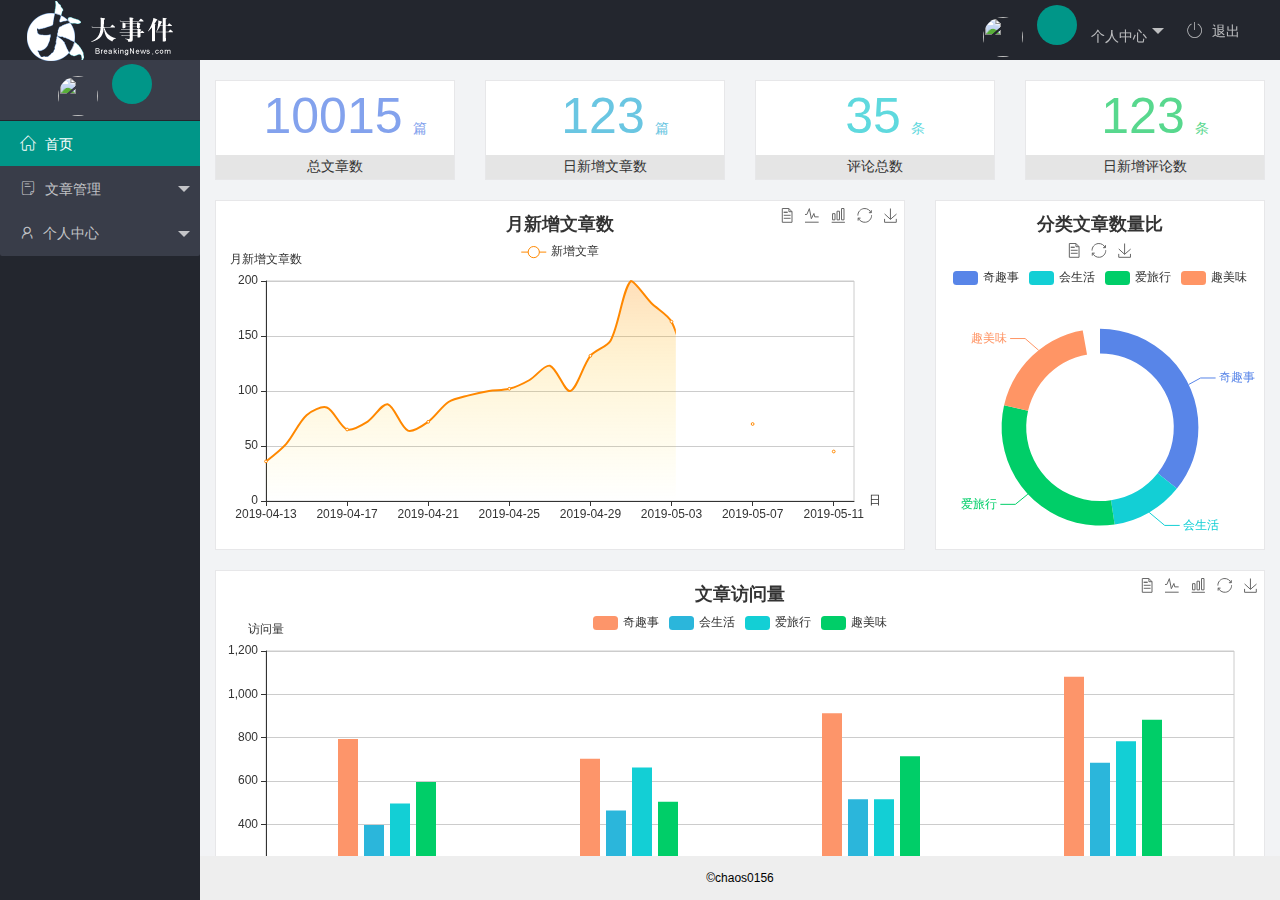
==== commit cf096c35: "完成用户基本信息" ====
--- a/index.html
+++ b/index.html
@@ -11,7 +11,7 @@
     <!-- 导入自定义的样式表 -->
     <link rel="stylesheet" href="./assets/css/index.css" />
     <!-- 导入图标字体库 -->
-    <link rel="stylesheet" href="./assets/fonts/iconfont.css">
+    <link rel="stylesheet" href="./assets/fonts/iconfont.css"/>
 </head>
 
 <body>
@@ -36,9 +36,9 @@
                         个人中心
                     </a>
                     <dl class="layui-nav-child">
-                        <dd><a href="">基本资料</a></dd>
-                        <dd><a href="">更换头像</a></dd>
-                        <dd><a href="">重置密码</a></dd>
+                        <dd><a href="./user/user_info.html" target="fm">基本资料</a></dd>
+                        <dd><a href="./user/user_img.html" target="fm">更换头像</a></dd>
+                        <dd><a href="./user/user_resetpwd.html" target="fm">重置密码</a></dd>
                     </dl>
                 </li>
                 <li class="layui-nav-item" lay-header-event="menuRight" lay-unselect>
@@ -80,11 +80,11 @@
                         <a href="javascript:;">
                             <i class="layui-icon layui-icon-username"></i> 个人中心</a>
                         <dl class="layui-nav-child">
-                            <dd><a href="javascript:;">
+                            <dd><a href="./user/user_info.html" target="fm">
                                     <i class="layui-icon layui-icon-app"></i>基本资料</a></dd>
-                            <dd><a href="javascript:;">
+                            <dd><a href="./user/user_img.html"  target="fm">
                                     <i class="layui-icon layui-icon-app"></i>更换头像</a></dd>
-                            <dd><a href="javascript:;">
+                            <dd><a href="./user/user_resetpwd.html" target="fm" >
                                     <i class="layui-icon layui-icon-app"></i>重置密码</a></dd>
                         </dl>
                     </li>
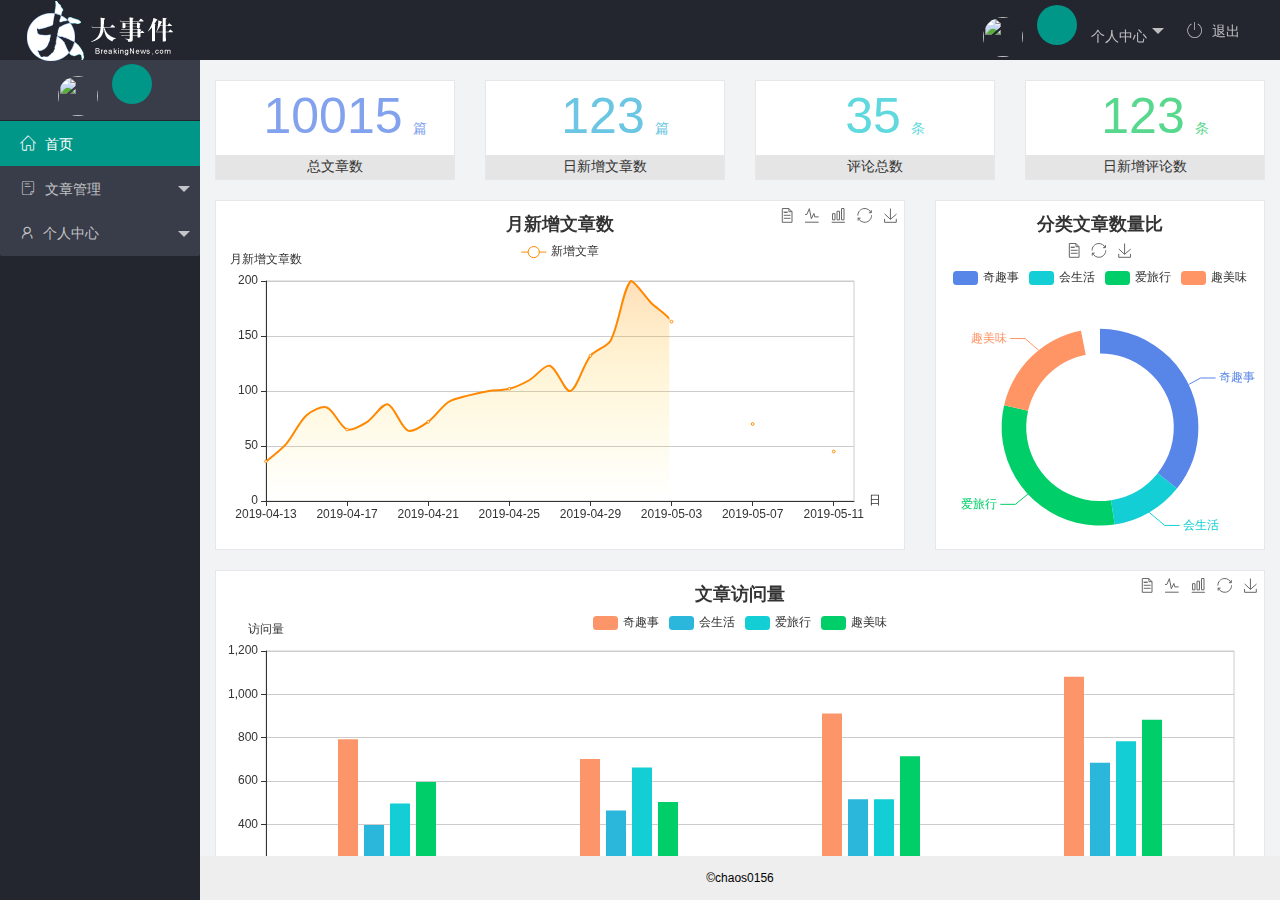
==== commit 0be1eb10: "完成文章" ====
--- a/index.html
+++ b/index.html
@@ -64,15 +64,15 @@
                             <i class="iconfont icon-home"></i>
                             首页</a></li>
                     <li class="layui-nav-item">
-                        <a class="" href="javascript:;">
+                        <a class="" href="javascript:;" >
                             <i class="iconfont icon-16"></i>
                             文章管理</a>
                         <dl class="layui-nav-child">
-                            <dd><a href="javascript:;">
+                            <dd><a href="/article/art_cate.html" target="fm">
                                     <i class="layui-icon layui-icon-app"></i>文章类别</a></dd>
-                            <dd><a href="javascript:;">
+                            <dd><a href="/article/art_list.html" target="fm">
                                     <i class="layui-icon layui-icon-app"></i>文章列表</a></dd>
-                            <dd><a href="javascript:;">
+                            <dd><a href="/article/art_pub.html" target="fm">
                                     <i class="layui-icon layui-icon-app"></i>发布文章</a></dd>
                         </dl>
                     </li>
